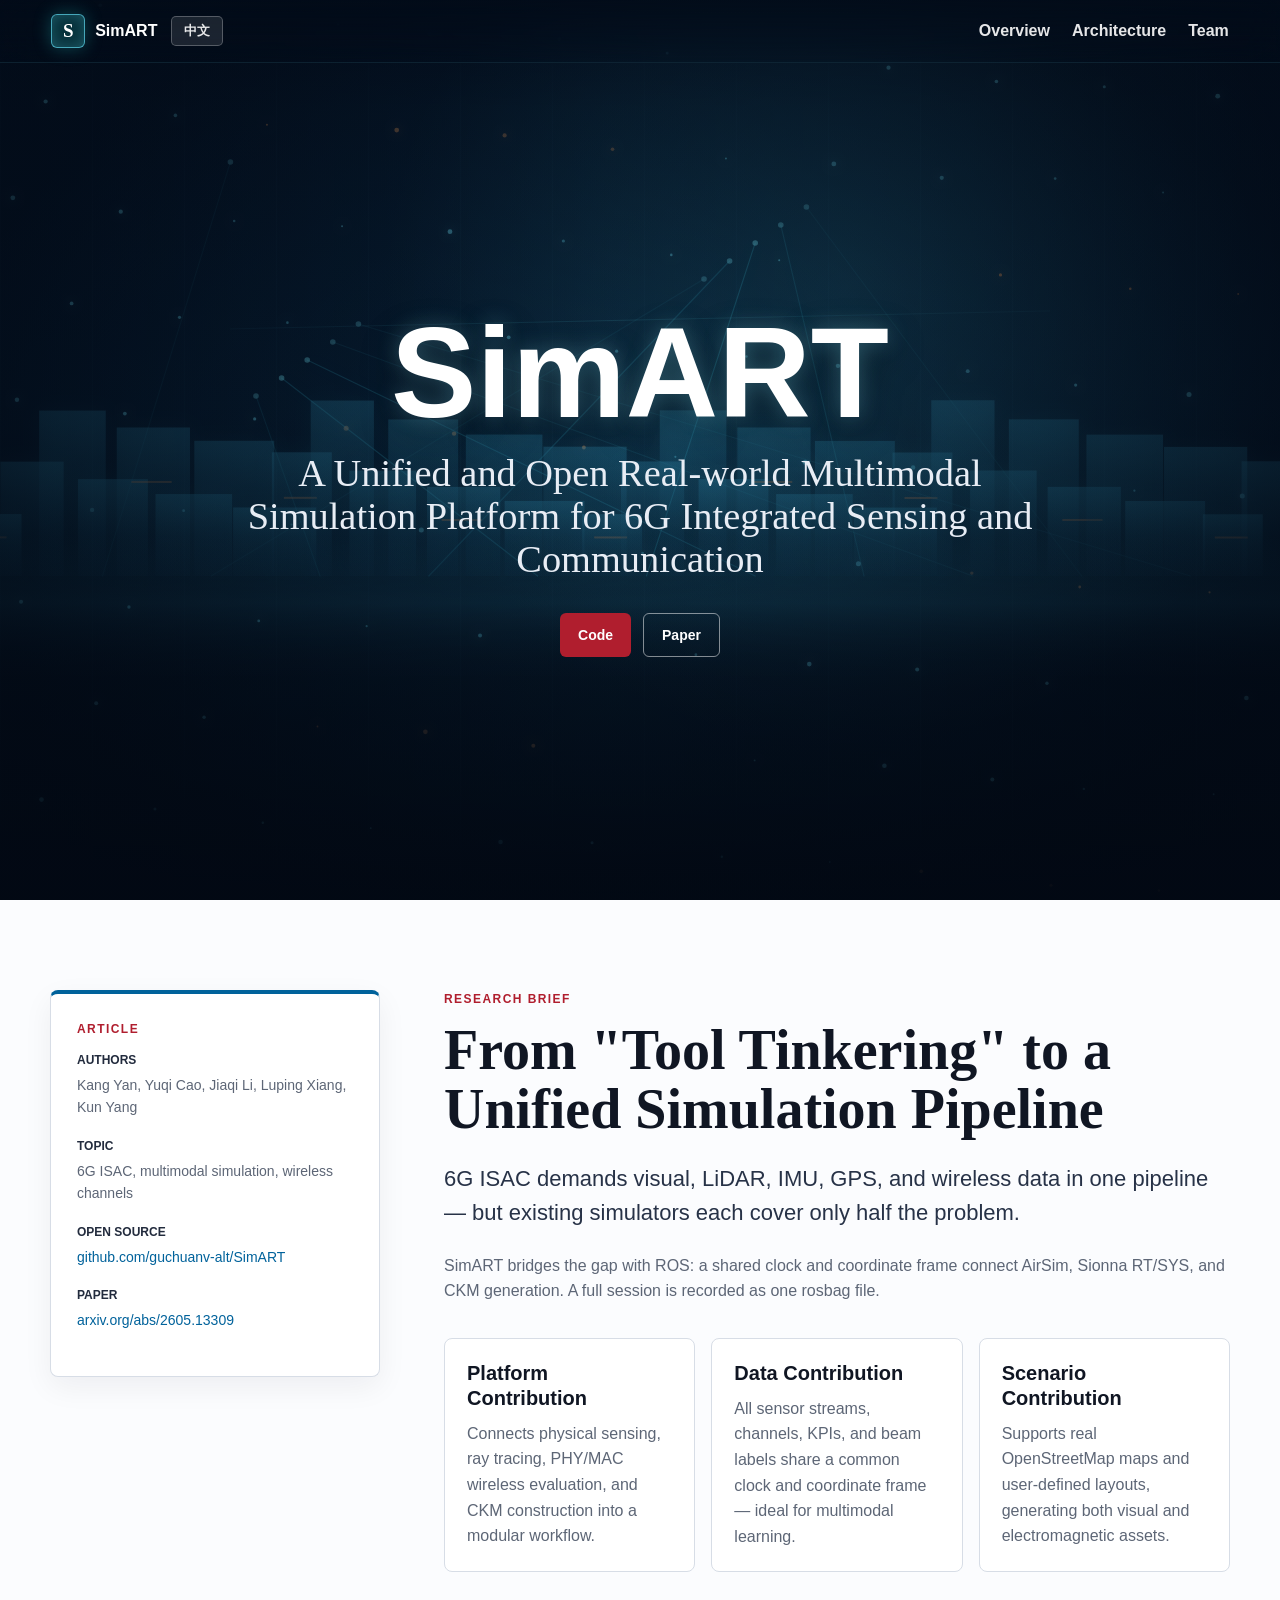
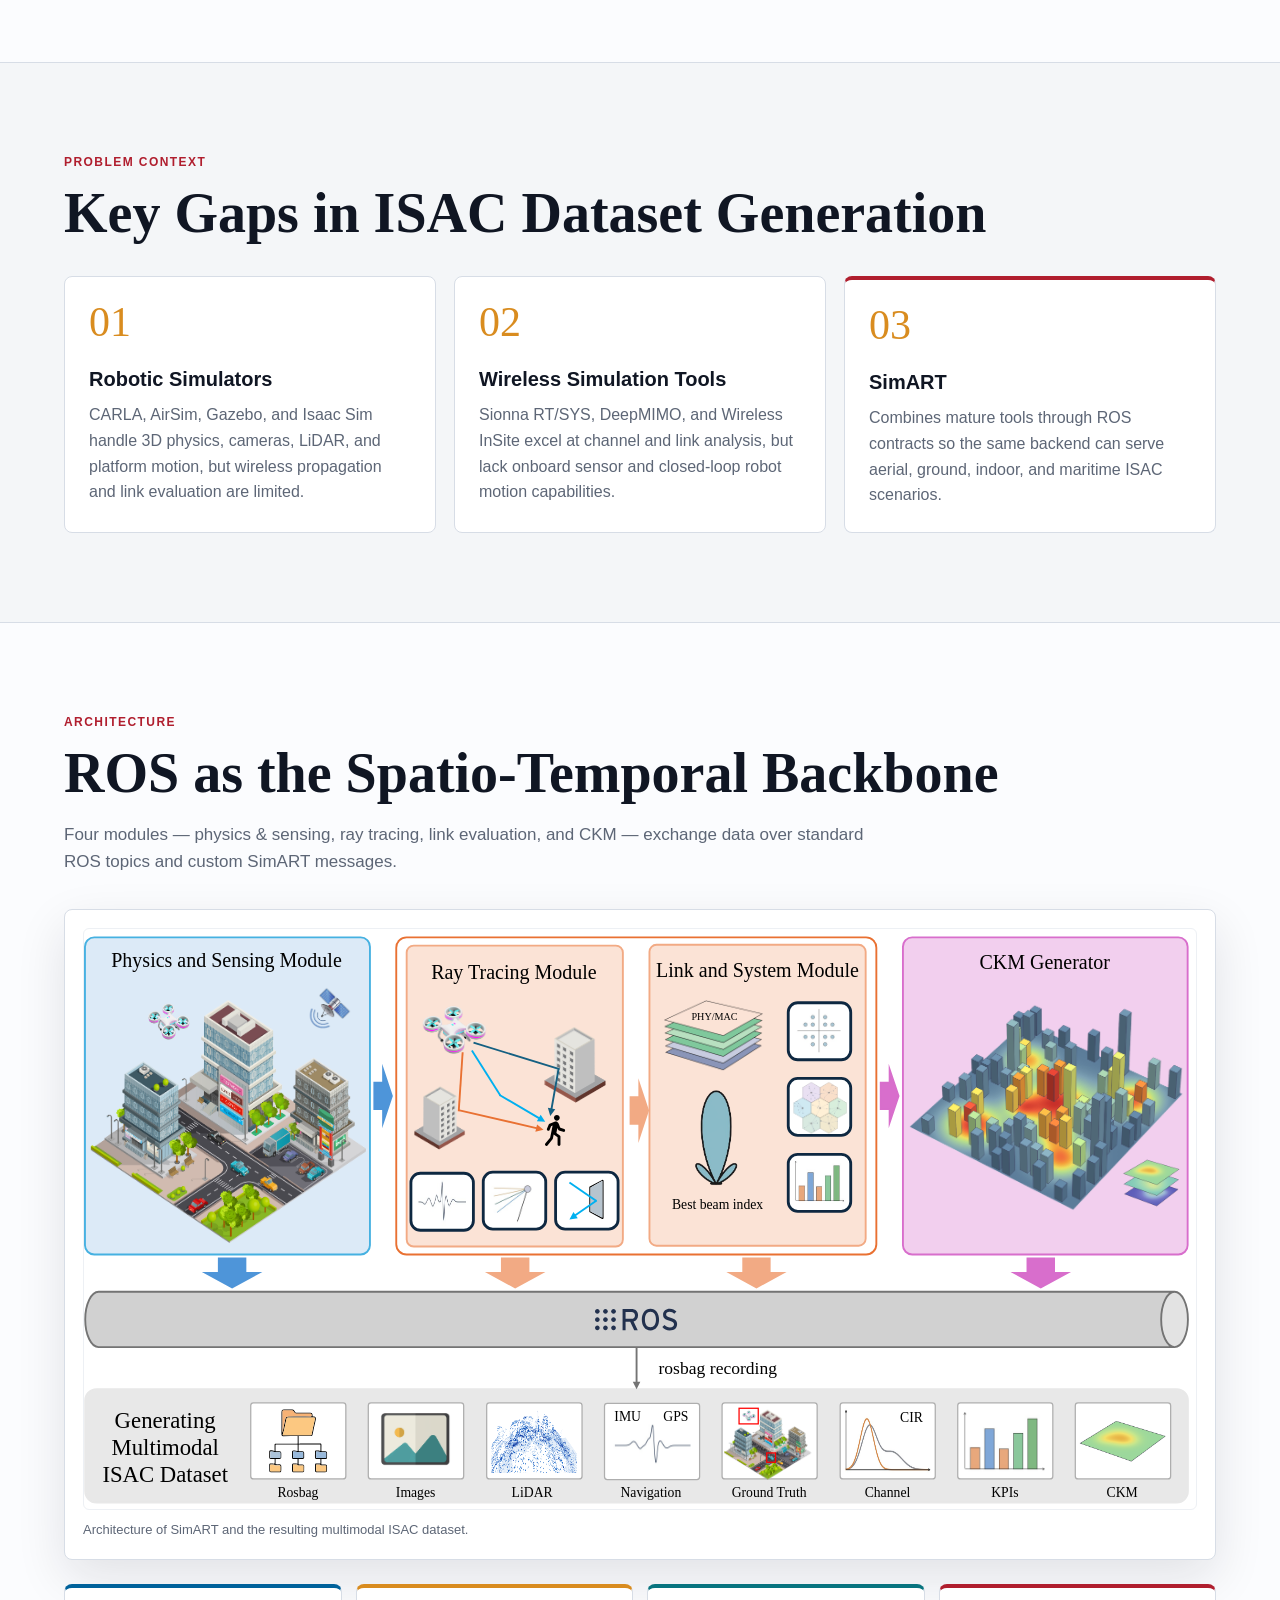
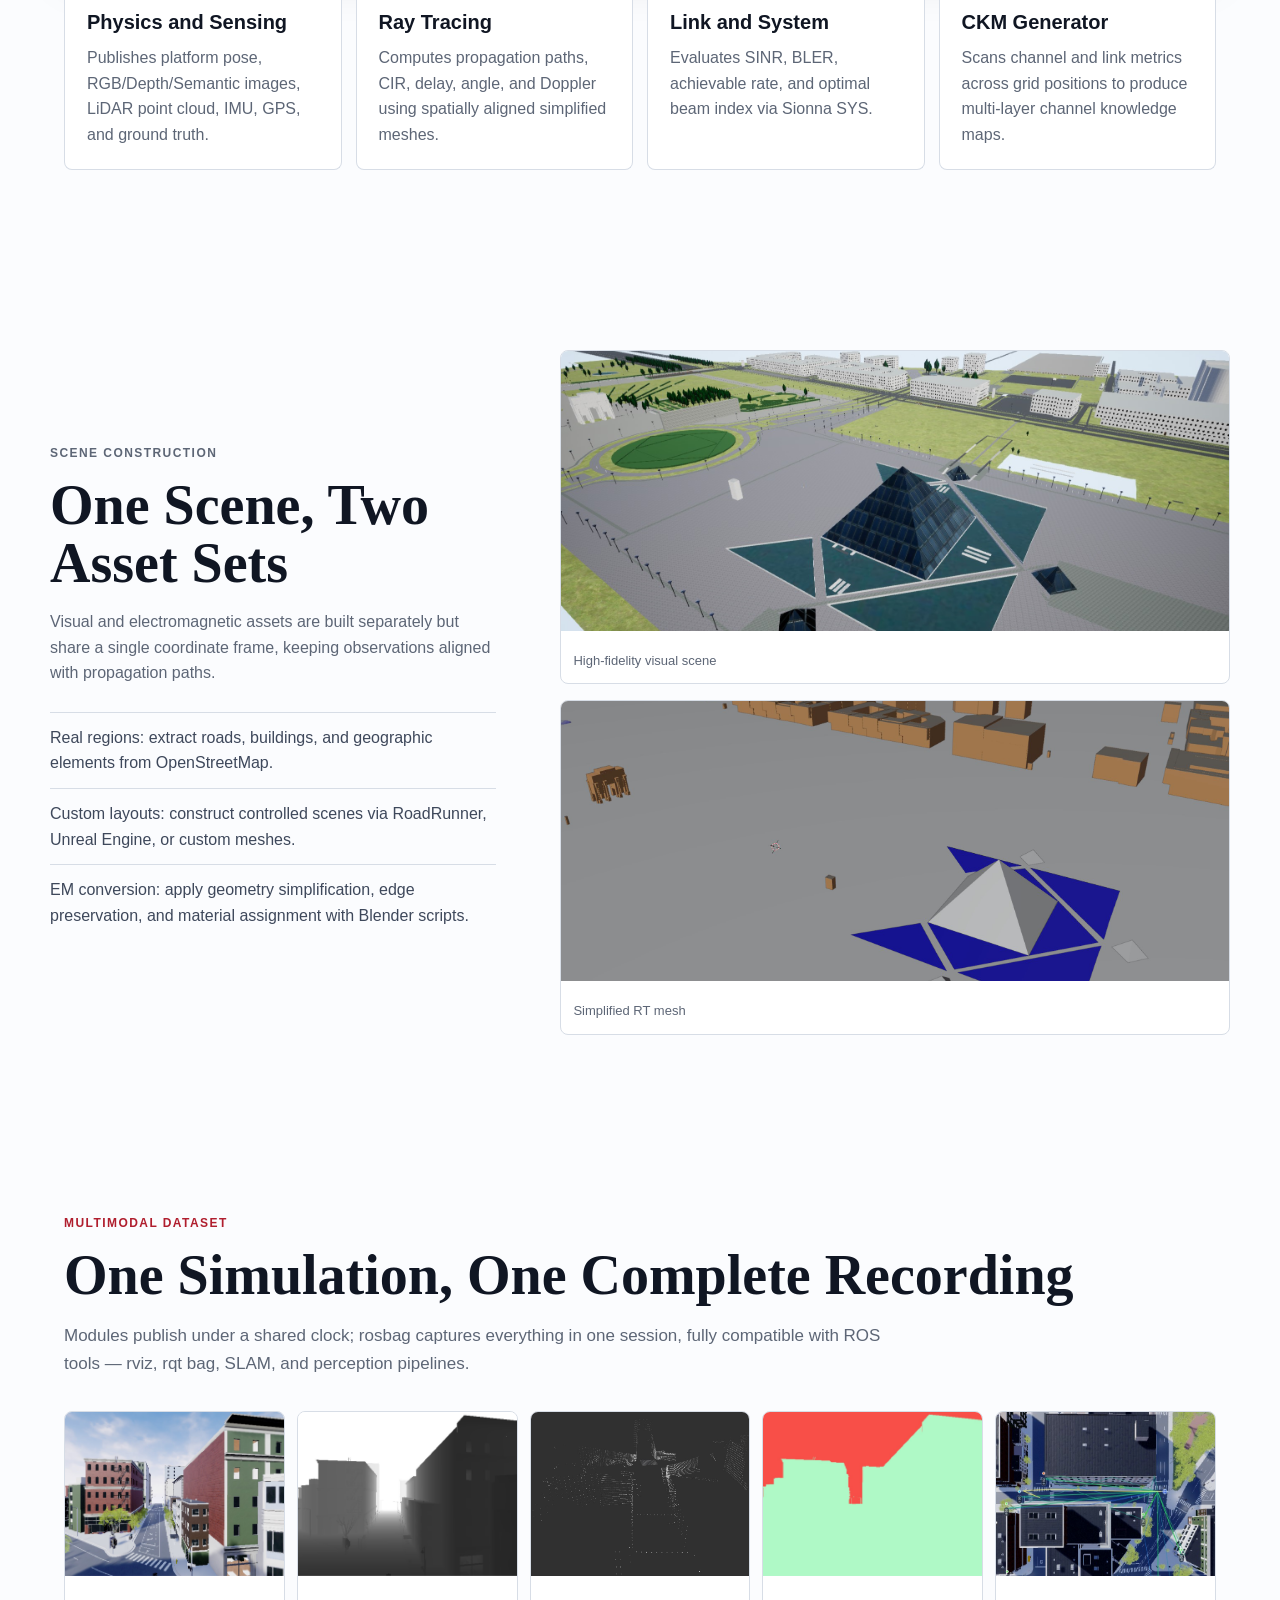
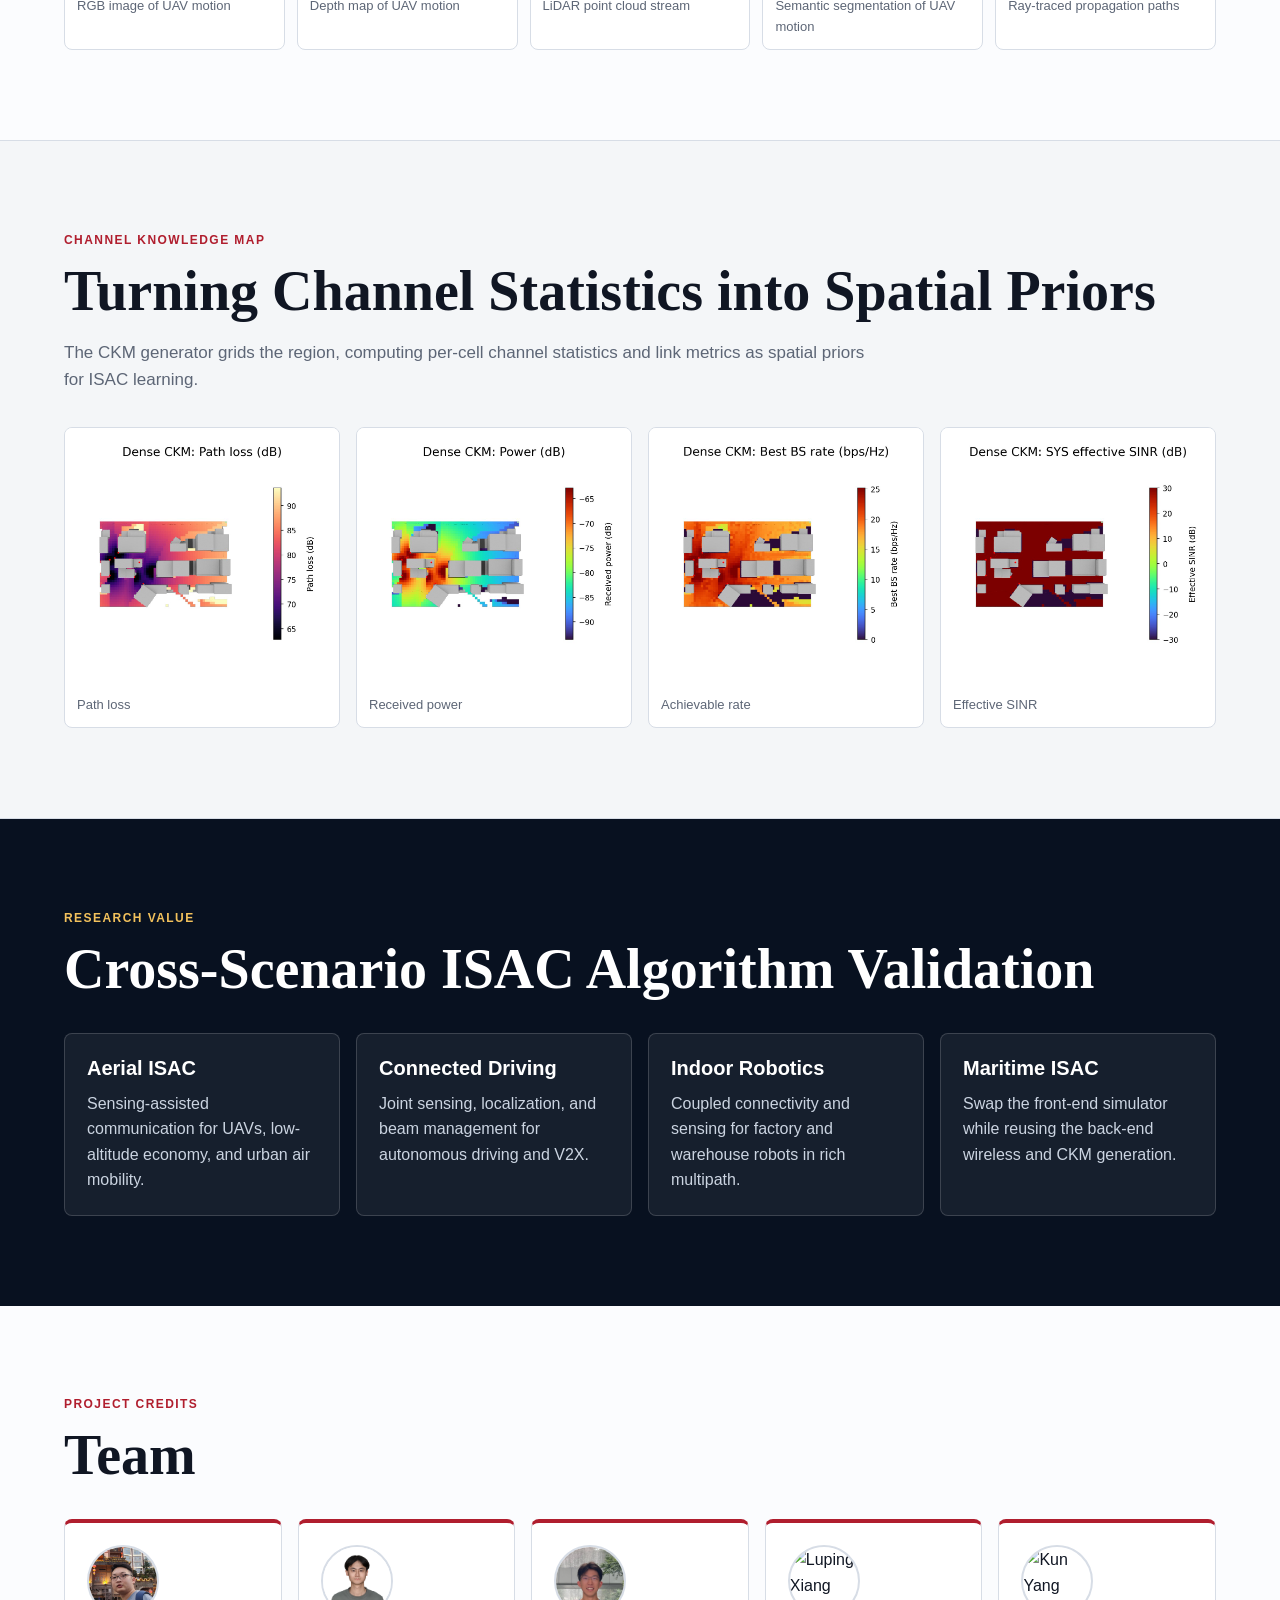
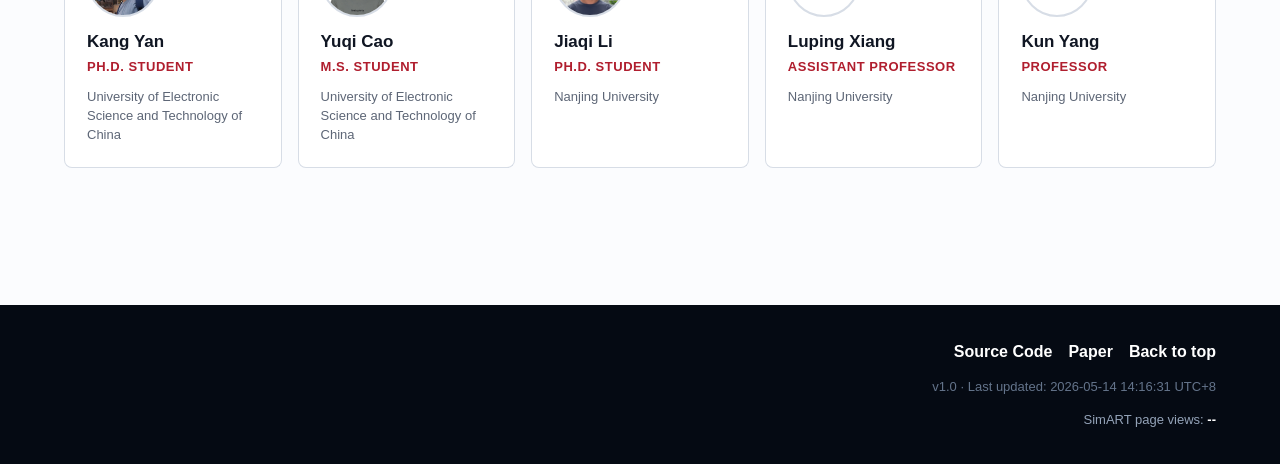
==== simart/index.html @ b2003ca2 "Initial public version" ====
<!DOCTYPE html>
<html lang="en">

<head>
  <meta charset="UTF-8" />
  <meta name="viewport" content="width=device-width, initial-scale=1.0" />
  <title>SimART | 6G ISAC Research Highlight</title>
  <meta name="description"
    content="SimART: A unified and open real-world multimodal simulation platform for 6G integrated sensing and communication." />
  <link rel="stylesheet" href="styles.css?v=20260514b" />
</head>

<body>
  <header class="site-header">
    <nav class="main-nav" aria-label="Primary navigation">
      <div class="nav-left">
        <a class="brand" href="#top" aria-label="SimART homepage">
          <span class="brand-mark">S</span>
          <span>SimART</span>
        </a>
        <button class="language-toggle" type="button" aria-label="Switch language" data-lang="zh">中文</button>
      </div>
      <div class="nav-links">
        <a href="#overview" data-i18n="navOverview">Overview</a>
        <a href="#architecture" data-i18n="navArchitecture">Architecture</a>
        <a href="#team" data-i18n="navTeam">Team</a>
      </div>
    </nav>
  </header>

  <main id="top">
    <section class="hero" aria-labelledby="hero-title">
      <canvas class="hero-canvas" aria-hidden="true"></canvas>
      <div class="hero-atmosphere" aria-hidden="true"></div>
      <div class="hero-overlay" aria-hidden="true"></div>
      <div class="hero-content">
        <h1 id="hero-title">SimART</h1>
        <p class="hero-subtitle" data-i18n="heroSubtitle">
          A Unified and Open Real-world Multimodal Simulation Platform for 6G Integrated Sensing and Communication
        </p>
        <div class="hero-actions">
          <a class="button primary" href="https://github.com/guchuanv-alt/SimART" data-i18n="heroCode">Code</a>
          <a class="button secondary paper-link" href="https://arxiv.org/abs/2605.13309" target="_blank" rel="noopener"
            data-i18n="heroPaper">Paper</a>
        </div>
      </div>
    </section>

    <section id="overview" class="article-layout">
      <aside class="paper-meta" aria-label="Paper metadata">
        <p class="meta-label" data-i18n="metaLabel">Article</p>
        <dl>
          <div>
            <dt data-i18n="metaAuthors">Authors</dt>
            <dd>Kang Yan, Yuqi Cao, Jiaqi Li, Luping Xiang, Kun Yang</dd>
          </div>
          <div>
            <dt data-i18n="metaTopic">Topic</dt>
            <dd>6G ISAC, multimodal simulation, wireless channels</dd>
          </div>
          <div>
            <dt data-i18n="metaSource">Open Source</dt>
            <dd><a href="https://github.com/guchuanv-alt/SimART">github.com/guchuanv-alt/SimART</a></dd>
          </div>
          <div>
            <dt data-i18n="metaPaper">Paper</dt>
            <dd><a class="paper-link" href="https://arxiv.org/abs/2605.13309" target="_blank" rel="noopener"
                data-i18n="metaPaperLink">arxiv.org/abs/2605.13309</a></dd>
          </div>
        </dl>
      </aside>

      <article class="article-main">
        <p class="section-kicker" data-i18n="researchKicker">Research Brief</p>
        <h2 data-i18n="researchTitle">From "Tool Tinkering" to a Unified Simulation Pipeline</h2>
        <p class="lead" data-i18n="researchLead">
          6G ISAC demands visual, LiDAR, IMU, GPS, and wireless data in one pipeline — but existing simulators each
          cover only half the problem.
        </p>
        <p data-i18n="researchBody">
          SimART bridges the gap with ROS: a shared clock and coordinate frame connect AirSim, Sionna RT/SYS, and CKM
          generation. A full session is recorded as one rosbag file.
        </p>
        <div class="highlight-grid">
          <div>
            <h3 data-i18n="contrib1Title">Platform Contribution</h3>
            <p data-i18n="contrib1Body">Connects physical sensing, ray tracing, PHY/MAC wireless evaluation, and CKM
              construction into a modular workflow.</p>
          </div>
          <div>
            <h3 data-i18n="contrib2Title">Data Contribution</h3>
            <p data-i18n="contrib2Body">All sensor streams, channels, KPIs, and beam labels share a common clock and
              coordinate frame — ideal for multimodal learning.</p>
          </div>
          <div>
            <h3 data-i18n="contrib3Title">Scenario Contribution</h3>
            <p data-i18n="contrib3Body">Supports real OpenStreetMap maps and user-defined layouts, generating both
              visual and electromagnetic assets.</p>
          </div>
        </div>
      </article>
    </section>

    <section class="band">
      <div class="section-head">
        <p class="section-kicker" data-i18n="problemKicker">Problem Context</p>
        <h2 data-i18n="problemTitle">Key Gaps in ISAC Dataset Generation</h2>
      </div>
      <div class="comparison">
        <div class="comparison-item">
          <span class="item-index">01</span>
          <h3 data-i18n="prob1Title">Robotic Simulators</h3>
          <p data-i18n="prob1Body">CARLA, AirSim, Gazebo, and Isaac Sim handle 3D physics, cameras, LiDAR, and platform
            motion, but wireless propagation and link evaluation are limited.</p>
        </div>
        <div class="comparison-item">
          <span class="item-index">02</span>
          <h3 data-i18n="prob2Title">Wireless Simulation Tools</h3>
          <p data-i18n="prob2Body">Sionna RT/SYS, DeepMIMO, and Wireless InSite excel at channel and link analysis, but
            lack onboard sensor and closed-loop robot motion capabilities.</p>
        </div>
        <div class="comparison-item strong">
          <span class="item-index">03</span>
          <h3>SimART</h3>
          <p data-i18n="prob3Body">Combines mature tools through ROS contracts so the same backend can serve aerial,
            ground, indoor, and maritime ISAC scenarios.</p>
        </div>
      </div>
    </section>

    <section id="architecture" class="content-section">
      <div class="section-head">
        <p class="section-kicker" data-i18n="archKicker">Architecture</p>
        <h2 data-i18n="archTitle">ROS as the Spatio-Temporal Backbone</h2>
        <p data-i18n="archBody">
          Four modules — physics & sensing, ray tracing, link evaluation, and CKM — exchange data over standard ROS
          topics and custom SimART messages.
        </p>
      </div>
      <figure class="paper-figure">
        <img src="SystemArchitecture.svg"
          alt="SimART platform architecture with physics, ray tracing, link system, CKM generator and rosbag dataset outputs" />
        <figcaption data-i18n="archCaption">Architecture of SimART and the resulting multimodal ISAC dataset.
        </figcaption>
      </figure>

      <div class="module-grid">
        <section>
          <h3 data-i18n="mod1Title">Physics and Sensing</h3>
          <p data-i18n="mod1Body">Publishes platform pose, RGB/Depth/Semantic images, LiDAR point cloud, IMU, GPS, and
            ground truth.</p>
        </section>
        <section>
          <h3 data-i18n="mod2Title">Ray Tracing</h3>
          <p data-i18n="mod2Body">Computes propagation paths, CIR, delay, angle, and Doppler using spatially aligned
            simplified meshes.</p>
        </section>
        <section>
          <h3 data-i18n="mod3Title">Link and System</h3>
          <p data-i18n="mod3Body">Evaluates SINR, BLER, achievable rate, and optimal beam index via Sionna SYS.</p>
        </section>
        <section>
          <h3 data-i18n="mod4Title">CKM Generator</h3>
          <p data-i18n="mod4Body">Scans channel and link metrics across grid positions to produce multi-layer channel
            knowledge maps.</p>
        </section>
      </div>
    </section>

    <section class="split-section">
      <div class="split-copy">
        <p class="section-kicker" data-i18n="sceneKicker">Scene Construction</p>
        <h2 data-i18n="sceneTitle">One Scene, Two Asset Sets</h2>
        <p data-i18n="sceneBody">
          Visual and electromagnetic assets are built separately but share a single coordinate frame, keeping
          observations aligned with propagation paths.
        </p>
        <ul class="clean-list">
          <li data-i18n="sceneLi1">Real regions: extract roads, buildings, and geographic elements from OpenStreetMap.
          </li>
          <li data-i18n="sceneLi2">Custom layouts: construct controlled scenes via RoadRunner, Unreal Engine, or custom
            meshes.</li>
          <li data-i18n="sceneLi3">EM conversion: apply geometry simplification, edge preservation, and material
            assignment with Blender scripts.</li>
        </ul>
      </div>
      <div class="scene-gallery" aria-label="Scene construction visuals">
        <figure>
          <img src="assets/simart-039.png" alt="AirSim rendered urban campus scene" />
          <figcaption data-i18n="sceneCap1">High-fidelity visual scene</figcaption>
        </figure>
        <figure>
          <img src="assets/simart-040.png" alt="Simplified ray-tracing mesh for electromagnetic simulation" />
          <figcaption data-i18n="sceneCap2">Simplified RT mesh</figcaption>
        </figure>
      </div>
    </section>

    <section id="dataset" class="content-section">
      <div class="section-head">
        <p class="section-kicker" data-i18n="dataKicker">Multimodal Dataset</p>
        <h2 data-i18n="dataTitle">One Simulation, One Complete Recording</h2>
        <p data-i18n="dataBody">
          Modules publish under a shared clock; rosbag captures everything in one session, fully compatible with ROS
          tools — rviz, rqt bag, SLAM, and perception pipelines.
        </p>
      </div>
      <div class="data-gallery">
        <figure>
          <img src="assets/simart-046.png" alt="RGB image captured from UAV flight" />
          <figcaption data-i18n="dataCap1">RGB image of UAV motion</figcaption>
        </figure>
        <figure>
          <img src="assets/simart-049.png" alt="Depth map captured from UAV flight" />
          <figcaption data-i18n="dataCap2">Depth map of UAV motion</figcaption>
        </figure>
        <figure>
          <img src="assets/simart-047.png" alt="LiDAR point cloud captured in the urban environment" />
          <figcaption data-i18n="dataCap3">LiDAR point cloud stream</figcaption>
        </figure>
        <figure>
          <img src="assets/simart-048.png" alt="Semantic segmentation captured from UAV flight" />
          <figcaption data-i18n="dataCap4">Semantic segmentation of UAV motion</figcaption>
        </figure>
        <figure>
          <img src="assets/simart-051.png" alt="Ray tracing paths between base station and receivers" />
          <figcaption data-i18n="dataCap5">Ray-traced propagation paths</figcaption>
        </figure>
      </div>
    </section>

    <section class="band">
      <div class="section-head">
        <p class="section-kicker" data-i18n="ckmKicker">Channel Knowledge Map</p>
        <h2 data-i18n="ckmTitle">Turning Channel Statistics into Spatial Priors</h2>
        <p data-i18n="ckmBody">
          The CKM generator grids the region, computing per-cell channel statistics and link metrics as spatial priors
          for ISAC learning.
        </p>
      </div>
      <div class="ckm-grid">
        <figure>
          <img src="assets/simart-052.png" alt="Dense CKM path loss map" />
          <figcaption data-i18n="ckmCap1">Path loss</figcaption>
        </figure>
        <figure>
          <img src="assets/simart-053.png" alt="Dense CKM received power map" />
          <figcaption data-i18n="ckmCap2">Received power</figcaption>
        </figure>
        <figure>
          <img src="assets/simart-054.png" alt="Dense CKM best base station rate map" />
          <figcaption data-i18n="ckmCap3">Achievable rate</figcaption>
        </figure>
        <figure>
          <img src="assets/simart-055.png" alt="Dense CKM effective SINR map" />
          <figcaption data-i18n="ckmCap4">Effective SINR</figcaption>
        </figure>
      </div>
    </section>

    <section class="usecase-band">
      <div class="section-head">
        <p class="section-kicker" data-i18n="valueKicker">Research Value</p>
        <h2 data-i18n="valueTitle">Cross-Scenario ISAC Algorithm Validation</h2>
      </div>
      <div class="usecase-grid">
        <div>
          <h3 data-i18n="use1Title">Aerial ISAC</h3>
          <p data-i18n="use1Body">Sensing-assisted communication for UAVs, low-altitude economy, and urban air mobility.
          </p>
        </div>
        <div>
          <h3 data-i18n="use2Title">Connected Driving</h3>
          <p data-i18n="use2Body">Joint sensing, localization, and beam management for autonomous driving and V2X.</p>
        </div>
        <div>
          <h3 data-i18n="use3Title">Indoor Robotics</h3>
          <p data-i18n="use3Body">Coupled connectivity and sensing for factory and warehouse robots in rich multipath.
          </p>
        </div>
        <div>
          <h3 data-i18n="use4Title">Maritime ISAC</h3>
          <p data-i18n="use4Body">Swap the front-end simulator while reusing the back-end wireless and CKM generation.
          </p>
        </div>
      </div>
    </section>

    <section id="team" class="content-section developers-section">
      <div class="section-head">
        <p class="section-kicker" data-i18n="teamKicker">Project Credits</p>
        <h2 data-i18n="teamTitle">Team</h2>
      </div>

      <div class="dev-block">
        <div class="dev-core-grid">
          <div class="dev-card">
            <img class="dev-photo" src="pic/kangyan.png" alt="Kang Yan" />
            <p class="dev-name" data-i18n="teamNameKang">Kang Yan</p>
            <p class="dev-role" data-i18n="teamRolePhd">Ph.D. Student</p>
            <p class="dev-affil" data-i18n="teamAffilUestc">University of Electronic Science and Technology of China</p>
          </div>
          <div class="dev-card">
            <img class="dev-photo" src="pic/yuqicao.png" alt="Yuqi Cao" />
            <p class="dev-name" data-i18n="teamNameCao">Yuqi Cao</p>
            <p class="dev-role" data-i18n="teamRoleMs">M.S. Student</p>
            <p class="dev-affil" data-i18n="teamAffilUestc">University of Electronic Science and Technology of China</p>
          </div>
          <div class="dev-card">
            <img class="dev-photo" src="pic/jiaqili.png" alt="Jiaqi Li" />
            <p class="dev-name" data-i18n="teamNameLi">Jiaqi Li</p>
            <p class="dev-role" data-i18n="teamRolePhd">Ph.D. Student</p>
            <p class="dev-affil" data-i18n="teamAffilNju">Nanjing University</p>
          </div>
          <div class="dev-card">
            <img class="dev-photo"
              src="https://ise.nju.edu.cn/__local/F/F3/20/FEA3340FCC3B6F3211AF547678D_31B77F91_A6DB.jpg"
              alt="Luping Xiang" />
            <p class="dev-name" data-i18n="teamNameXiang">Luping Xiang</p>
            <p class="dev-role" data-i18n="teamRoleAssistantProfessor">Assistant Professor</p>
            <p class="dev-affil" data-i18n="teamAffilNju">Nanjing University</p>
          </div>
          <div class="dev-card">
            <img class="dev-photo"
              src="https://ise.nju.edu.cn/__local/0/62/29/70B056F7AFFF6AFA055A2370931_CDBBB23B_9868.jpg"
              alt="Kun Yang" />
            <p class="dev-name" data-i18n="teamNameYang">Kun Yang</p>
            <p class="dev-role" data-i18n="teamRoleProfessor">Professor</p>
            <p class="dev-affil" data-i18n="teamAffilNju">Nanjing University</p>
          </div>
        </div>
      </div>
    </section>
  </main>

  <footer id="resources" class="site-footer">
    <div class="footer-links">
      <a href="https://github.com/guchuanv-alt/SimART" data-i18n="footerCode">Source Code</a>
      <a class="paper-link" href="https://arxiv.org/abs/2605.13309" target="_blank" rel="noopener"
        data-i18n="footerPaper">Paper</a>
      <a href="#top" data-i18n="footerTop">Back to top</a>
    </div>
    <p class="footer-version" data-github-updated>
      v1.0 &middot; <span data-i18n="footerUpdated" data-updated-label>Last updated</span>:
      <time data-updated-time datetime="2026-05-14T14:16:31+08:00">2026-05-14 14:16:31 UTC+8</time>
    </p>
    <p class="footer-counter" id="busuanzi_container_page_pv">
      <span data-i18n="footerPageViews">SimART page views</span>: <strong><span id="busuanzi_value_page_pv">--</span></strong>
    </p>
  </footer>

  <div class="modal-overlay" id="comingSoonModal" aria-hidden="true">
    <div class="modal-box">
      <p data-i18n="comingSoon">Coming Soon</p>
      <button class="modal-close" aria-label="Close">&times;</button>
    </div>
  </div>

  <script src="../commit-updated.js"></script>
  <script async src="https://busuanzi.ibruce.info/busuanzi/2.3/busuanzi.pure.mini.js"></script>
  <script src="script.js?v=20260514b"></script>
</body>

</html>
---- simart/styles.css ----
:root {
  --ink: #101623;
  --muted: #5d6676;
  --soft: #f4f6f8;
  --surface: #ffffff;
  --line: #d7dde6;
  --blue: #00629b;
  --red: #b01e2e;
  --teal: #08747f;
  --amber: #d98c1f;
  --dark: #081120;
  --shadow: 0 18px 50px rgba(16, 22, 35, 0.11);
}

* {
  box-sizing: border-box;
}

html {
  scroll-behavior: smooth;
}

body {
  margin: 0;
  color: var(--ink);
  background: #fbfcfe;
  font-family: Inter, "Segoe UI", "Microsoft YaHei", "PingFang SC", Arial, sans-serif;
  line-height: 1.6;
  overflow-x: hidden;
}

a {
  color: inherit;
  text-decoration: none;
}

img {
  display: block;
  max-width: 100%;
}

.site-header {
  position: fixed;
  top: 0;
  left: 0;
  right: 0;
  z-index: 20;
  color: #ffffff;
  background: linear-gradient(180deg, rgba(2, 11, 24, 0.68), rgba(2, 11, 24, 0.08));
  border-bottom: 1px solid rgba(109, 225, 255, 0.1);
  backdrop-filter: blur(16px);
  transition: background 0.24s ease, border-color 0.24s ease, color 0.24s ease;
}

.site-header.is-scrolled {
  color: var(--ink);
  background: rgba(255, 255, 255, 0.95);
  border-bottom-color: var(--line);
  box-shadow: 0 10px 30px rgba(16, 22, 35, 0.08);
}

.main-nav {
  display: flex;
  align-items: center;
  justify-content: space-between;
  padding: 14px clamp(20px, 4vw, 64px);
}

.nav-left {
  display: flex;
  align-items: center;
  gap: 14px;
}

.brand {
  display: inline-flex;
  align-items: center;
  gap: 10px;
  font-weight: 800;
  letter-spacing: 0;
}

.brand-mark {
  display: grid;
  place-items: center;
  width: 34px;
  height: 34px;
  color: #ffffff;
  background: rgba(43, 226, 221, 0.18);
  border: 1px solid rgba(105, 232, 255, 0.65);
  border-radius: 6px;
  box-shadow: 0 0 18px rgba(43, 226, 221, 0.28), inset 0 0 14px rgba(105, 232, 255, 0.22);
  font-family: Georgia, "Times New Roman", serif;
  font-size: 19px;
}

.site-header.is-scrolled .brand-mark {
  background: var(--blue);
  border-color: var(--blue);
  box-shadow: none;
}

.language-toggle {
  padding: 5px 12px;
  color: rgba(255, 255, 255, 0.9);
  background: rgba(255, 255, 255, 0.1);
  border: 1px solid rgba(255, 255, 255, 0.25);
  border-radius: 5px;
  font-size: 13px;
  font-weight: 700;
  cursor: pointer;
  transition: background 0.2s ease, border-color 0.2s ease, color 0.2s ease;
  white-space: nowrap;
}

.language-toggle:hover {
  background: rgba(255, 255, 255, 0.2);
  border-color: rgba(255, 255, 255, 0.45);
}

.site-header.is-scrolled .language-toggle {
  color: #333d4f;
  background: rgba(0, 0, 0, 0.06);
  border-color: rgba(0, 0, 0, 0.15);
}

.site-header.is-scrolled .language-toggle:hover {
  background: rgba(0, 0, 0, 0.1);
  border-color: rgba(0, 0, 0, 0.3);
}

.nav-links {
  display: flex;
  flex-wrap: wrap;
  justify-content: flex-end;
  gap: 22px;
  color: rgba(255, 255, 255, 0.9);
  font-size: 16px;
  font-weight: 800;
}

.site-header.is-scrolled .nav-links {
  color: #333d4f;
}

.nav-links a:hover,
.footer-links a:hover {
  color: #69e8ff;
}

.site-header.is-scrolled .nav-links a:hover {
  color: var(--blue);
}

.hero {
  position: relative;
  display: grid;
  place-items: center;
  min-height: 100svh;
  overflow: hidden;
  color: #ffffff;
  background:
    radial-gradient(circle at 68% 28%, rgba(44, 214, 255, 0.18), transparent 24%),
    radial-gradient(circle at 28% 72%, rgba(28, 198, 181, 0.12), transparent 28%),
    linear-gradient(180deg, #041428 0%, #061629 45%, #03101f 100%);
  isolation: isolate;
}

.hero-canvas,
.hero-atmosphere,
.hero-overlay {
  position: absolute;
  inset: 0;
}

.hero-canvas {
  z-index: -3;
  width: 100%;
  height: 100%;
}

.hero-atmosphere {
  z-index: -2;
  background:
    linear-gradient(90deg, transparent 0%, rgba(72, 216, 255, 0.09) 48%, transparent 100%),
    repeating-linear-gradient(90deg, rgba(117, 225, 255, 0.04) 0 1px, transparent 1px 92px);
  mask-image: linear-gradient(180deg, transparent 0%, #000 12%, #000 88%, transparent 100%);
  opacity: 0.72;
  animation: drift-field 18s linear infinite;
}

.hero-overlay {
  z-index: -1;
  background:
    radial-gradient(ellipse at center, rgba(4, 20, 40, 0.06) 0%, rgba(2, 8, 18, 0.68) 78%),
    linear-gradient(180deg, rgba(2, 10, 22, 0.1), rgba(2, 10, 22, 0.28) 64%, rgba(2, 10, 22, 0.86));
}

.hero-content {
  width: 100%;
  max-width: 1080px;
  padding: clamp(120px, 12vw, 170px) clamp(20px, 6vw, 96px) 82px;
  text-align: center;
}

.hero h1 {
  margin: 0;
  font-family: Inter, "Segoe UI", "Microsoft YaHei", "PingFang SC", Arial, sans-serif;
  font-size: clamp(74px, 10vw, 150px);
  font-weight: 900;
  line-height: 0.9;
  letter-spacing: 0;
  text-shadow: 0 0 22px rgba(139, 238, 255, 0.28), 0 12px 38px rgba(0, 0, 0, 0.42);
}

.hero-subtitle {
  width: 100%;
  max-width: 820px;
  margin: 22px auto 0;
  font-family: Georgia, "Times New Roman", serif;
  font-size: clamp(23px, 3vw, 44px);
  line-height: 1.12;
  overflow-wrap: break-word;
  color: #e8edf5;
}

.hero-actions {
  display: flex;
  flex-wrap: wrap;
  justify-content: center;
  gap: 12px;
  margin-top: 32px;
}

.button {
  display: inline-flex;
  align-items: center;
  justify-content: center;
  min-height: 44px;
  padding: 0 18px;
  border-radius: 6px;
  font-weight: 800;
  font-size: 14px;
}

.button.primary {
  color: #ffffff;
  background: var(--red);
}

.button.secondary {
  color: #ffffff;
  border: 1px solid rgba(255, 255, 255, 0.5);
}

@keyframes drift-field {
  from {
    transform: translateX(-2%);
  }

  to {
    transform: translateX(2%);
  }
}

[id] {
  scroll-margin-top: 98px;
}

.article-layout {
  display: grid;
  grid-template-columns: minmax(240px, 330px) minmax(0, 1fr);
  gap: clamp(28px, 5vw, 80px);
  width: min(1180px, calc(100% - 40px));
  margin: 0 auto;
  padding: clamp(56px, 7vw, 98px) 0;
}

.paper-meta {
  align-self: start;
  position: sticky;
  top: 104px;
  padding: 26px;
  background: #ffffff;
  border: 1px solid var(--line);
  border-top: 4px solid var(--blue);
  border-radius: 8px;
  box-shadow: 0 10px 30px rgba(16, 22, 35, 0.06);
}

.paper-meta h2 {
  margin: 0 0 24px;
  font-size: 22px;
  line-height: 1.2;
}

.paper-meta dl {
  margin: 0;
}

.paper-meta dt {
  color: #222b3d;
  font-size: 12px;
  font-weight: 800;
  text-transform: uppercase;
}

.paper-meta dd {
  margin: 4px 0 18px;
  color: var(--muted);
  font-size: 14px;
}

.paper-meta a {
  color: var(--blue);
  overflow-wrap: anywhere;
}

.eyebrow,
.section-kicker,
.meta-label {
  margin: 0 0 12px;
  color: var(--red);
  font-size: 12px;
  font-weight: 800;
  letter-spacing: 0.12em;
  text-transform: uppercase;
}

.article-main h2,
.section-head h2,
.split-copy h2 {
  margin: 0;
  font-family: Georgia, "Times New Roman", serif;
  font-size: clamp(34px, 4.6vw, 56px);
  line-height: 1.05;
  letter-spacing: 0;
}

.lead {
  margin-top: 24px;
  color: #273247;
  font-size: clamp(18px, 2vw, 22px);
  line-height: 1.55;
}

.article-main p:not(.section-kicker):not(.lead),
.section-head p:not(.section-kicker),
.split-copy p,
.module-grid p,
.comparison-item p,
.usecase-grid p {
  color: var(--muted);
}

.highlight-grid {
  display: grid;
  grid-template-columns: repeat(3, 1fr);
  gap: 16px;
  margin-top: 34px;
}

.highlight-grid div,
.module-grid section,
.comparison-item,
.usecase-grid div {
  border: 1px solid var(--line);
  border-radius: 8px;
  background: #ffffff;
}

.highlight-grid div {
  padding: 22px;
}

h3 {
  margin: 0 0 10px;
  font-size: 20px;
  line-height: 1.25;
}

.highlight-grid p,
.module-grid p,
.comparison-item p,
.usecase-grid p {
  margin: 0;
}

.band,
.content-section,
.usecase-band {
  padding: clamp(56px, 7vw, 96px) clamp(20px, 5vw, 72px);
}

.split-section {
  padding: clamp(56px, 7vw, 96px) 0;
}

.band {
  background: var(--soft);
  border-block: 1px solid var(--line);
}

.content-section {
  background: #fbfcfe;
}

.section-head {
  width: min(1180px, 100%);
  margin: 0 auto 34px;
}

.section-head p:not(.section-kicker) {
  max-width: 820px;
  margin: 18px 0 0;
  font-size: 17px;
}

.comparison {
  display: grid;
  grid-template-columns: repeat(3, 1fr);
  gap: 18px;
  width: min(1180px, 100%);
  margin: 0 auto;
}

.comparison-item {
  padding: 24px;
  min-height: 230px;
}

.comparison-item.strong {
  border-top: 4px solid var(--red);
}

.item-index {
  display: block;
  color: var(--amber);
  font-family: Georgia, "Times New Roman", serif;
  font-size: 42px;
  line-height: 1;
  margin-bottom: 24px;
}

.paper-figure {
  width: min(1180px, 100%);
  margin: 0 auto;
  padding: 18px;
  background: #ffffff;
  border: 1px solid var(--line);
  border-radius: 8px;
  box-shadow: var(--shadow);
}

.paper-figure img {
  width: 100%;
  border: 1px solid #edf0f4;
  border-radius: 6px;
}

figcaption {
  margin-top: 10px;
  color: var(--muted);
  font-size: 13px;
}

.module-grid {
  display: grid;
  grid-template-columns: repeat(4, 1fr);
  gap: 14px;
  width: min(1180px, 100%);
  margin: 24px auto 0;
}

.module-grid section {
  padding: 22px;
  border-top: 4px solid var(--blue);
}

.module-grid section:nth-child(2) {
  border-top-color: var(--amber);
}

.module-grid section:nth-child(3) {
  border-top-color: var(--teal);
}

.module-grid section:nth-child(4) {
  border-top-color: var(--red);
}

.split-section {
  display: grid;
  grid-template-columns: minmax(280px, 0.8fr) minmax(0, 1.2fr);
  gap: clamp(28px, 5vw, 72px);
  align-items: center;
  width: min(1180px, 100%);
  margin: 0 auto;
}

.clean-list {
  margin: 26px 0 0;
  padding: 0;
  list-style: none;
  color: #3e485b;
}

.clean-list li {
  padding: 12px 0;
  border-top: 1px solid var(--line);
}

.scene-gallery {
  display: grid;
  grid-template-columns: 1fr;
  gap: 16px;
}

.scene-gallery figure,
.data-gallery figure,
.ckm-grid figure {
  margin: 0;
  overflow: hidden;
  background: #ffffff;
  border: 1px solid var(--line);
  border-radius: 8px;
}

.scene-gallery img {
  width: 100%;
  height: 280px;
  object-fit: cover;
}

.scene-gallery figure:nth-child(2) img {
  object-position: center 58%;
}

.scene-gallery figcaption,
.data-gallery figcaption,
.ckm-grid figcaption {
  padding: 10px 12px 12px;
}

.data-gallery {
  display: grid;
  grid-template-columns: repeat(5, 1fr);
  gap: 12px;
  width: min(1180px, 100%);
  margin: 0 auto;
}

.data-gallery img {
  width: 100%;
  aspect-ratio: 4 / 3;
  object-fit: cover;
}

.data-gallery figure:nth-child(5) img {
  object-position: center 20%;
}

.ckm-grid {
  display: grid;
  grid-template-columns: repeat(4, 1fr);
  gap: 16px;
  width: min(1180px, 100%);
  margin: 0 auto;
}

.ckm-grid img {
  width: 100%;
  aspect-ratio: 1 / 0.9;
  object-fit: cover;
  object-position: center 52%;
}

.usecase-band {
  color: #ffffff;
  background: var(--dark);
}

.usecase-band .section-kicker {
  color: #f3c25c;
}

.usecase-band .section-head h2 {
  color: #ffffff;
}

.usecase-grid {
  display: grid;
  grid-template-columns: repeat(4, 1fr);
  gap: 16px;
  width: min(1180px, 100%);
  margin: 0 auto;
}

.usecase-grid div {
  padding: 22px;
  color: #ffffff;
  background: rgba(255, 255, 255, 0.06);
  border-color: rgba(255, 255, 255, 0.16);
}

.usecase-grid p {
  color: #cbd4e1;
}

/* ── Developers Section ── */
.developers-section {
  background: #fbfcfe;
}

.dev-block {
  width: min(1180px, 100%);
  margin: 0 auto 48px;
}

.dev-block h3 {
  margin: 0 0 22px;
  font-family: Georgia, "Times New Roman", serif;
  font-size: clamp(24px, 3vw, 32px);
  color: var(--ink);
}

.dev-org-grid {
  display: grid;
  gap: 16px;
}

.dev-org-card {
  padding: 24px;
  background: #ffffff;
  border: 1px solid var(--line);
  border-left: 4px solid var(--blue);
  border-radius: 8px;
}

.dev-org-name {
  margin: 0 0 6px;
  font-size: 18px;
  font-weight: 800;
  color: var(--ink);
}

.dev-org-affil {
  margin: 0;
  color: var(--muted);
  font-size: 14px;
}

.dev-core-grid {
  display: grid;
  grid-template-columns: repeat(5, 1fr);
  gap: 16px;
  align-items: stretch;
}

.dev-core-grid > .dev-card {
  height: 100%;
}

.dev-grid-three {
  grid-template-columns: repeat(3, 1fr);
}

.dev-card {
  display: flex;
  flex-direction: column;
  padding: 22px;
  background: #ffffff;
  border: 1px solid var(--line);
  border-top: 4px solid var(--red);
  border-radius: 8px;
}

.dev-photo {
  width: 72px;
  height: 72px;
  border-radius: 50%;
  object-fit: cover;
  display: block;
  margin-bottom: 14px;
  background: var(--bg);
  border: 2px solid var(--line);
}

.dev-photo-placeholder {
  background: var(--bg);
  border: 2px dashed var(--line);
}

.dev-name {
  margin: 0 0 6px;
  min-height: 22px;
  font-size: 17px;
  font-weight: 800;
  color: var(--ink);
  line-height: 1.3;
}

.dev-role {
  margin: 0 0 4px;
  min-height: 17px;
  font-size: 13px;
  font-weight: 700;
  color: var(--red);
  text-transform: uppercase;
  letter-spacing: 0.04em;
  line-height: 1.3;
}

.dev-affil {
  margin: 8px 0 0;
  font-size: 13px;
  color: var(--muted);
  line-height: 1.45;
}

.site-footer {
  display: flex;
  flex-direction: column;
  align-items: flex-end;
  gap: 12px;
  padding: 34px clamp(20px, 5vw, 72px);
  color: #cbd4e1;
  background: #050a13;
}

.footer-version {
  margin: 0;
  font-size: 13px;
  color: #64748b;
}

.footer-counter {
  margin: 0;
  color: #94a3b8;
  font-size: 13px;
}

.footer-counter strong {
  color: #ffffff;
  font-weight: 800;
}

.footer-links {
  display: flex;
  flex-wrap: wrap;
  justify-content: flex-end;
  gap: 16px;
  color: #ffffff;
  font-weight: 700;
}

/* ── Modal ── */
.modal-overlay {
  position: fixed;
  inset: 0;
  z-index: 100;
  display: flex;
  align-items: center;
  justify-content: center;
  background: rgba(0, 0, 0, 0.5);
  backdrop-filter: blur(4px);
  opacity: 0;
  pointer-events: none;
  transition: opacity 0.24s ease;
}

.modal-overlay.is-open {
  opacity: 1;
  pointer-events: auto;
}

.modal-box {
  display: flex;
  align-items: center;
  gap: 24px;
  padding: 24px 36px;
  background: #ffffff;
  border-radius: 8px;
  box-shadow: 0 18px 50px rgba(16, 22, 35, 0.18);
  font-size: 20px;
  font-weight: 800;
  color: var(--ink);
}

.modal-close {
  padding: 4px 10px;
  background: none;
  border: 1px solid var(--line);
  border-radius: 4px;
  font-size: 20px;
  cursor: pointer;
  color: var(--muted);
  line-height: 1;
}

.modal-close:hover {
  color: var(--ink);
  border-color: var(--muted);
}

@media (max-width: 1020px) {
  .highlight-grid,
  .comparison,
  .module-grid,
  .data-gallery,
  .ckm-grid,
  .usecase-grid {
    grid-template-columns: repeat(2, 1fr);
  }

  .article-layout,
  .split-section {
    grid-template-columns: 1fr;
  }

  .paper-meta {
    position: static;
  }

  .dev-core-grid {
    grid-template-columns: repeat(3, 1fr);
  }

  .dev-grid-three {
    grid-template-columns: repeat(2, 1fr);
  }
}

@media (max-width: 720px) {
  .main-nav {
    align-items: flex-start;
    gap: 12px;
    flex-direction: column;
  }

  .nav-left {
    width: 100%;
    justify-content: space-between;
  }

  .nav-links {
    width: 100%;
    justify-content: flex-start;
    gap: 12px 16px;
    font-size: 14px;
  }

  .hero {
    height: 900px;
    min-height: 900px;
  }

  .hero-content {
    padding-top: 72px;
    padding-bottom: 96px;
  }

  .hero h1 {
    font-size: clamp(62px, 19vw, 78px);
  }

  .hero-subtitle {
    max-width: 334px;
    font-size: clamp(18px, 4.8vw, 22px);
    line-height: 1.2;
  }

  .dev-core-grid {
    grid-template-columns: repeat(2, 1fr);
  }

  .highlight-grid,
  .comparison,
  .module-grid,
  .data-gallery,
  .ckm-grid,
  .usecase-grid,
  .site-footer,
  .dev-grid-three {
    grid-template-columns: 1fr;
  }

  .scene-gallery img {
    height: 220px;
  }

  .paper-figure {
    padding: 10px;
  }

  .footer-links {
    justify-content: flex-start;
  }

  .dev-block {
    margin-bottom: 32px;
  }
}
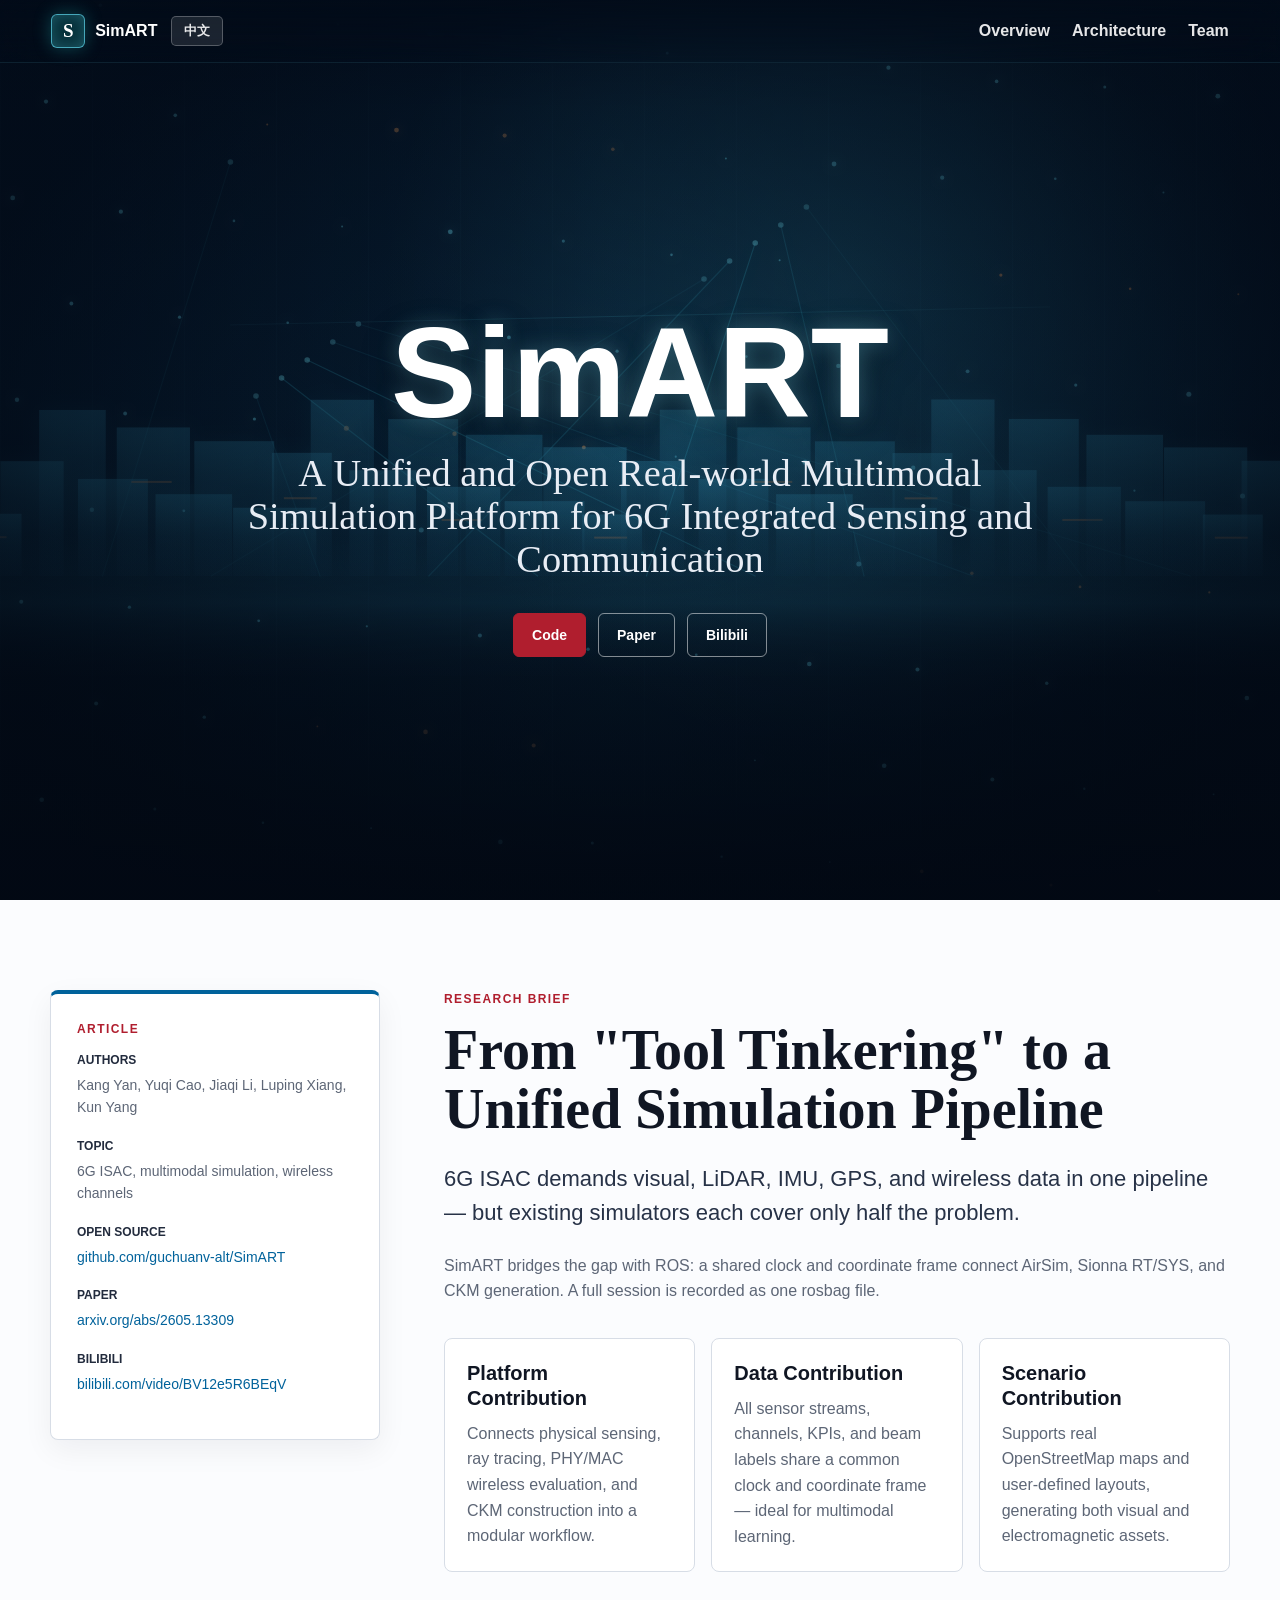
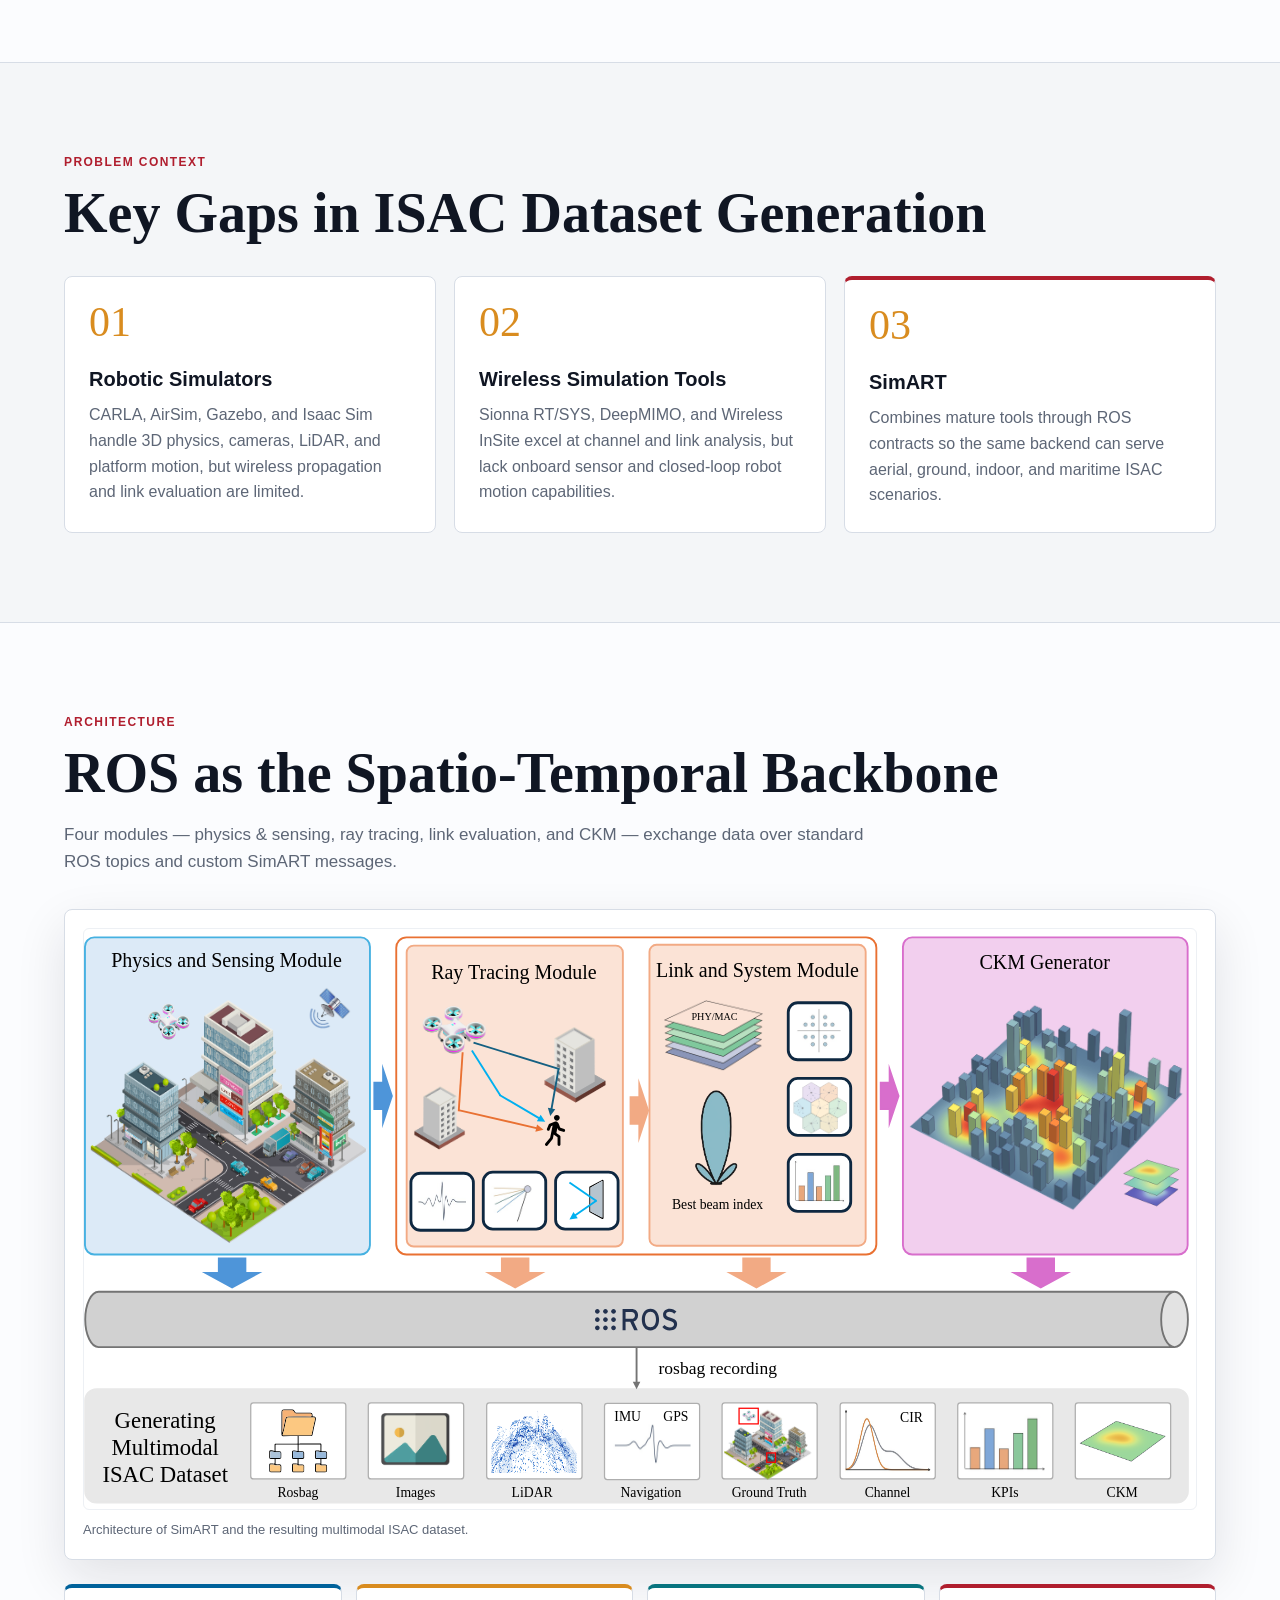
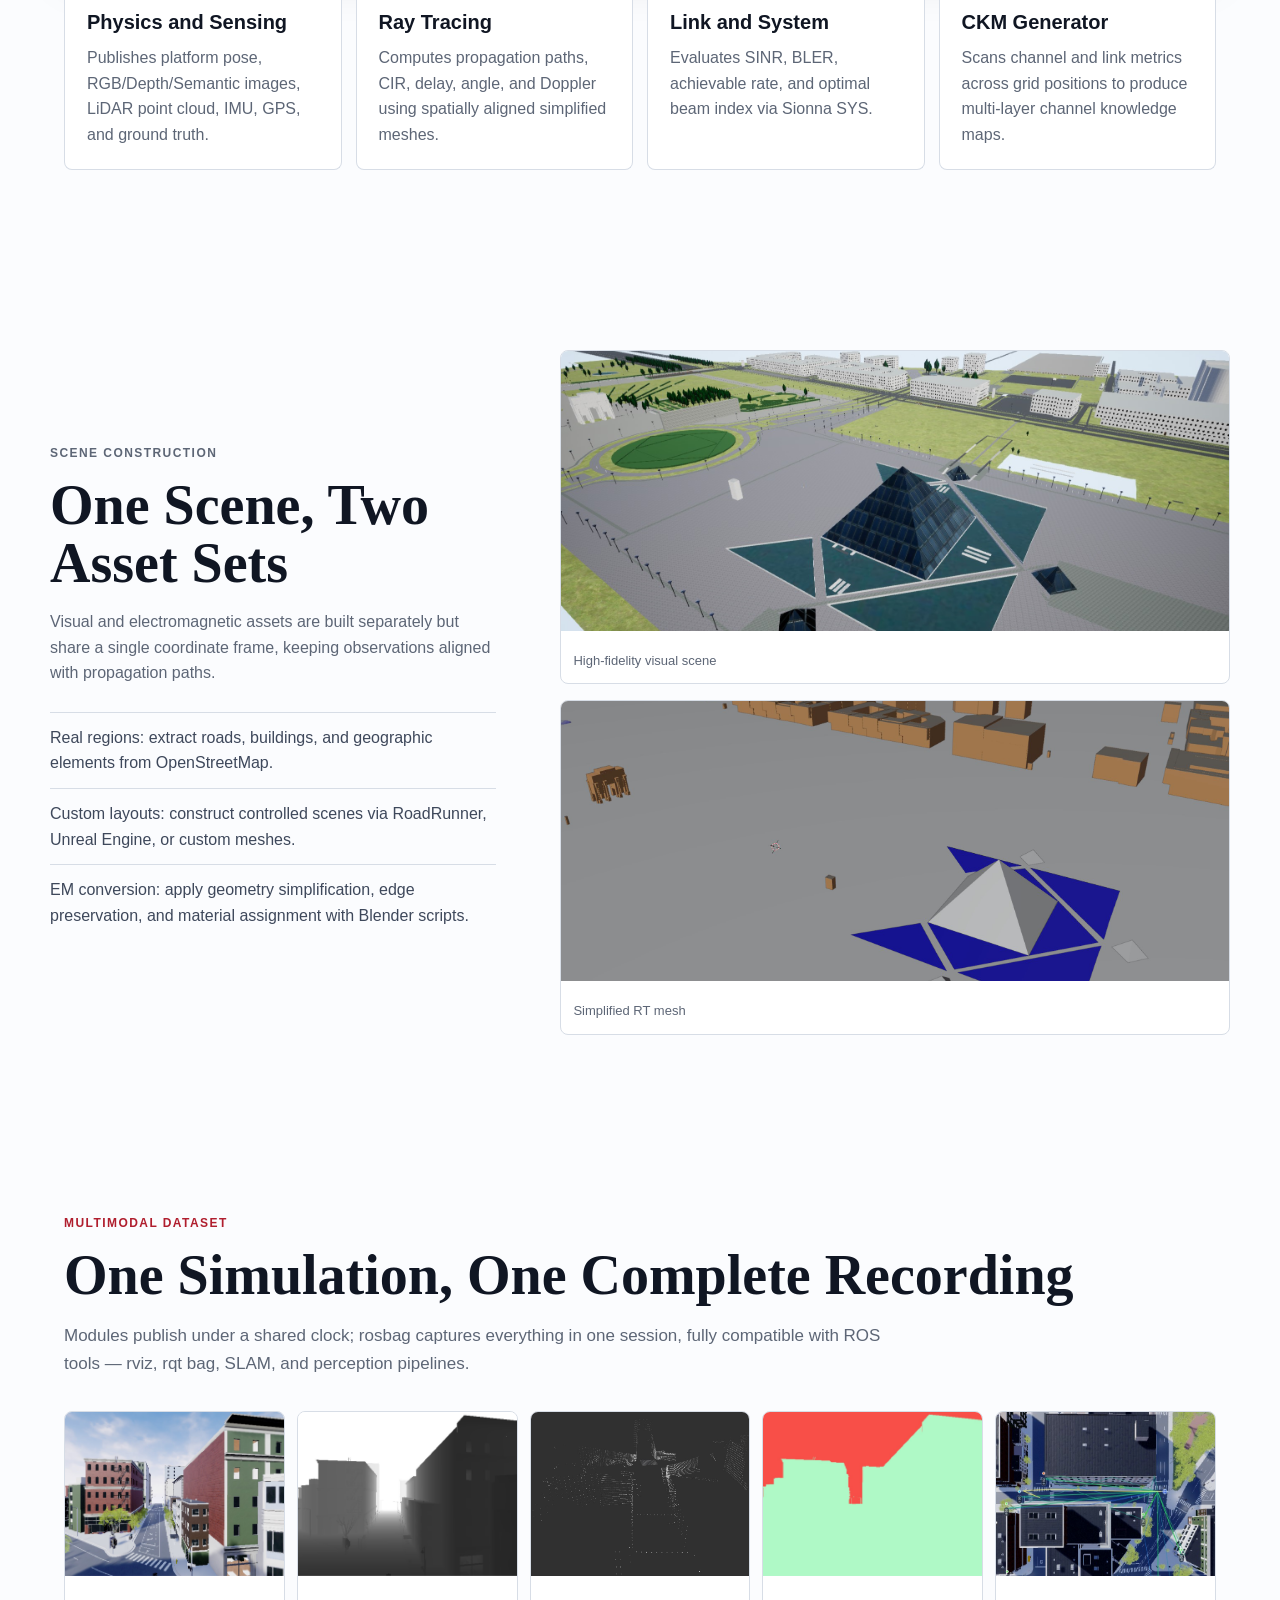
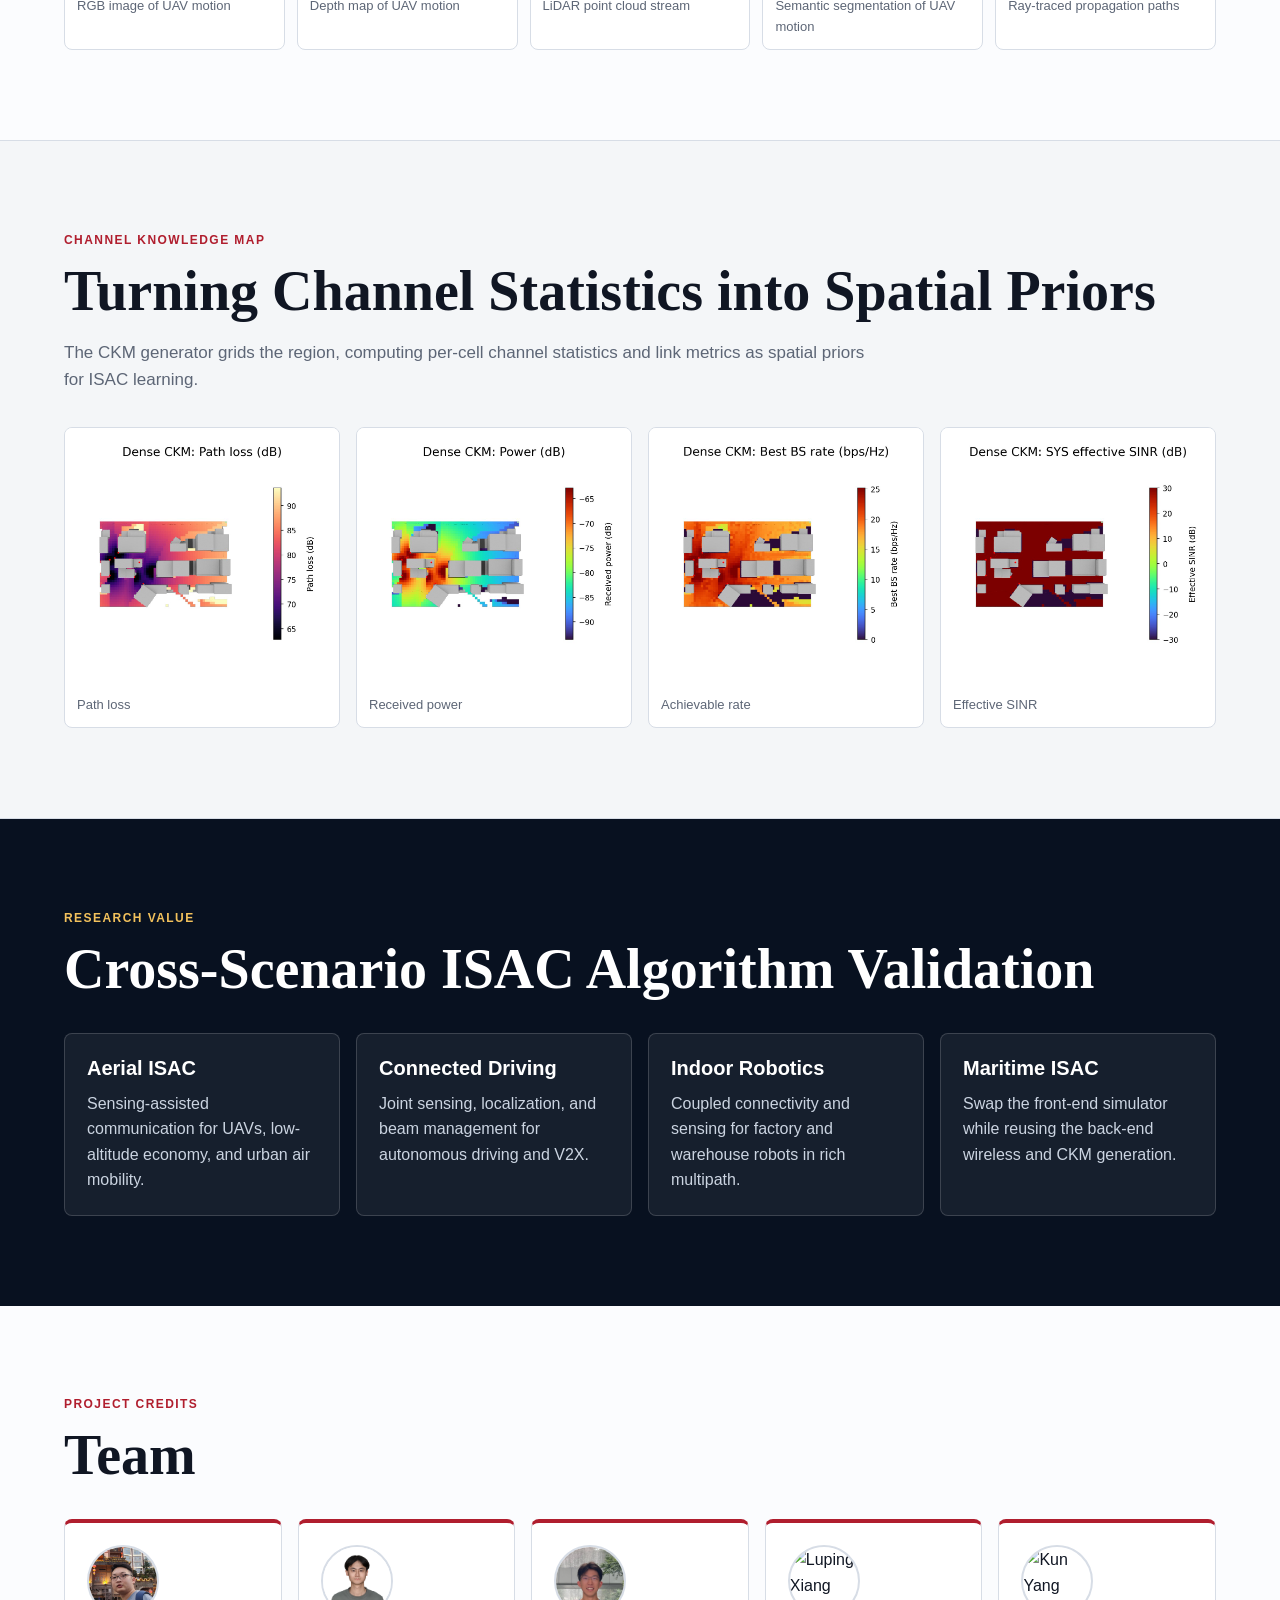
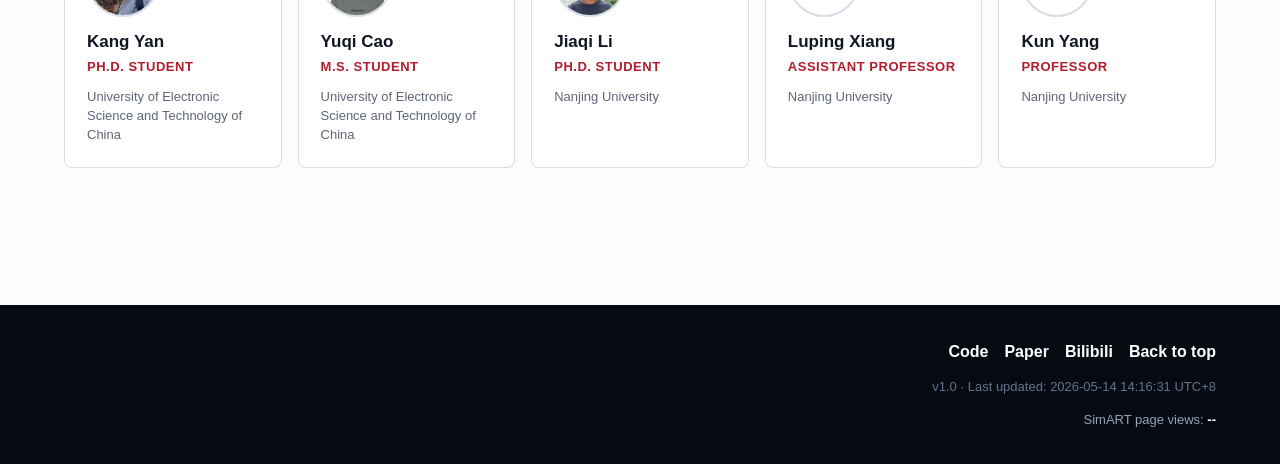
==== commit 678644fb: "Add bilibili video url" ====
--- a/simart/index.html
+++ b/simart/index.html
@@ -39,9 +39,12 @@
           A Unified and Open Real-world Multimodal Simulation Platform for 6G Integrated Sensing and Communication
         </p>
         <div class="hero-actions">
-          <a class="button primary" href="https://github.com/guchuanv-alt/SimART" data-i18n="heroCode">Code</a>
+          <a class="button primary" href="https://github.com/guchuanv-alt/SimART" target="_blank" rel="noopener"
+            data-i18n="heroCode">Code</a>
           <a class="button secondary paper-link" href="https://arxiv.org/abs/2605.13309" target="_blank" rel="noopener"
             data-i18n="heroPaper">Paper</a>
+          <a class="button secondary" href="https://www.bilibili.com/video/BV12e5R6BEqV" target="_blank" rel="noopener"
+            data-i18n="heroVideo">Bilibili</a>
         </div>
       </div>
     </section>
@@ -60,12 +63,18 @@
           </div>
           <div>
             <dt data-i18n="metaSource">Open Source</dt>
-            <dd><a href="https://github.com/guchuanv-alt/SimART">github.com/guchuanv-alt/SimART</a></dd>
+            <dd><a href="https://github.com/guchuanv-alt/SimART" target="_blank"
+                rel="noopener">github.com/guchuanv-alt/SimART</a></dd>
           </div>
           <div>
             <dt data-i18n="metaPaper">Paper</dt>
             <dd><a class="paper-link" href="https://arxiv.org/abs/2605.13309" target="_blank" rel="noopener"
                 data-i18n="metaPaperLink">arxiv.org/abs/2605.13309</a></dd>
+          </div>
+          <div>
+            <dt data-i18n="metaVideo">Bilibili</dt>
+            <dd><a href="https://www.bilibili.com/video/BV12e5R6BEqV" target="_blank" rel="noopener"
+                data-i18n="metaVideoLink">bilibili.com/video/BV12e5R6BEqV</a></dd>
           </div>
         </dl>
       </aside>
@@ -335,9 +344,12 @@
 
   <footer id="resources" class="site-footer">
     <div class="footer-links">
-      <a href="https://github.com/guchuanv-alt/SimART" data-i18n="footerCode">Source Code</a>
+      <a href="https://github.com/guchuanv-alt/SimART" target="_blank" rel="noopener"
+        data-i18n="footerCode">Code</a>
       <a class="paper-link" href="https://arxiv.org/abs/2605.13309" target="_blank" rel="noopener"
         data-i18n="footerPaper">Paper</a>
+      <a href="https://www.bilibili.com/video/BV12e5R6BEqV" target="_blank" rel="noopener"
+        data-i18n="footerVideo">Bilibili</a>
       <a href="#top" data-i18n="footerTop">Back to top</a>
     </div>
     <p class="footer-version" data-github-updated>
--- a/simart/styles.css
+++ b/simart/styles.css
@@ -238,14 +238,20 @@
   justify-content: center;
   min-height: 44px;
   padding: 0 18px;
+  border: 1px solid transparent;
   border-radius: 6px;
+  background: transparent;
+  color: inherit;
+  font: inherit;
   font-weight: 800;
   font-size: 14px;
+  cursor: pointer;
 }
 
 .button.primary {
   color: #ffffff;
   background: var(--red);
+  border-color: var(--red);
 }
 
 .button.secondary {
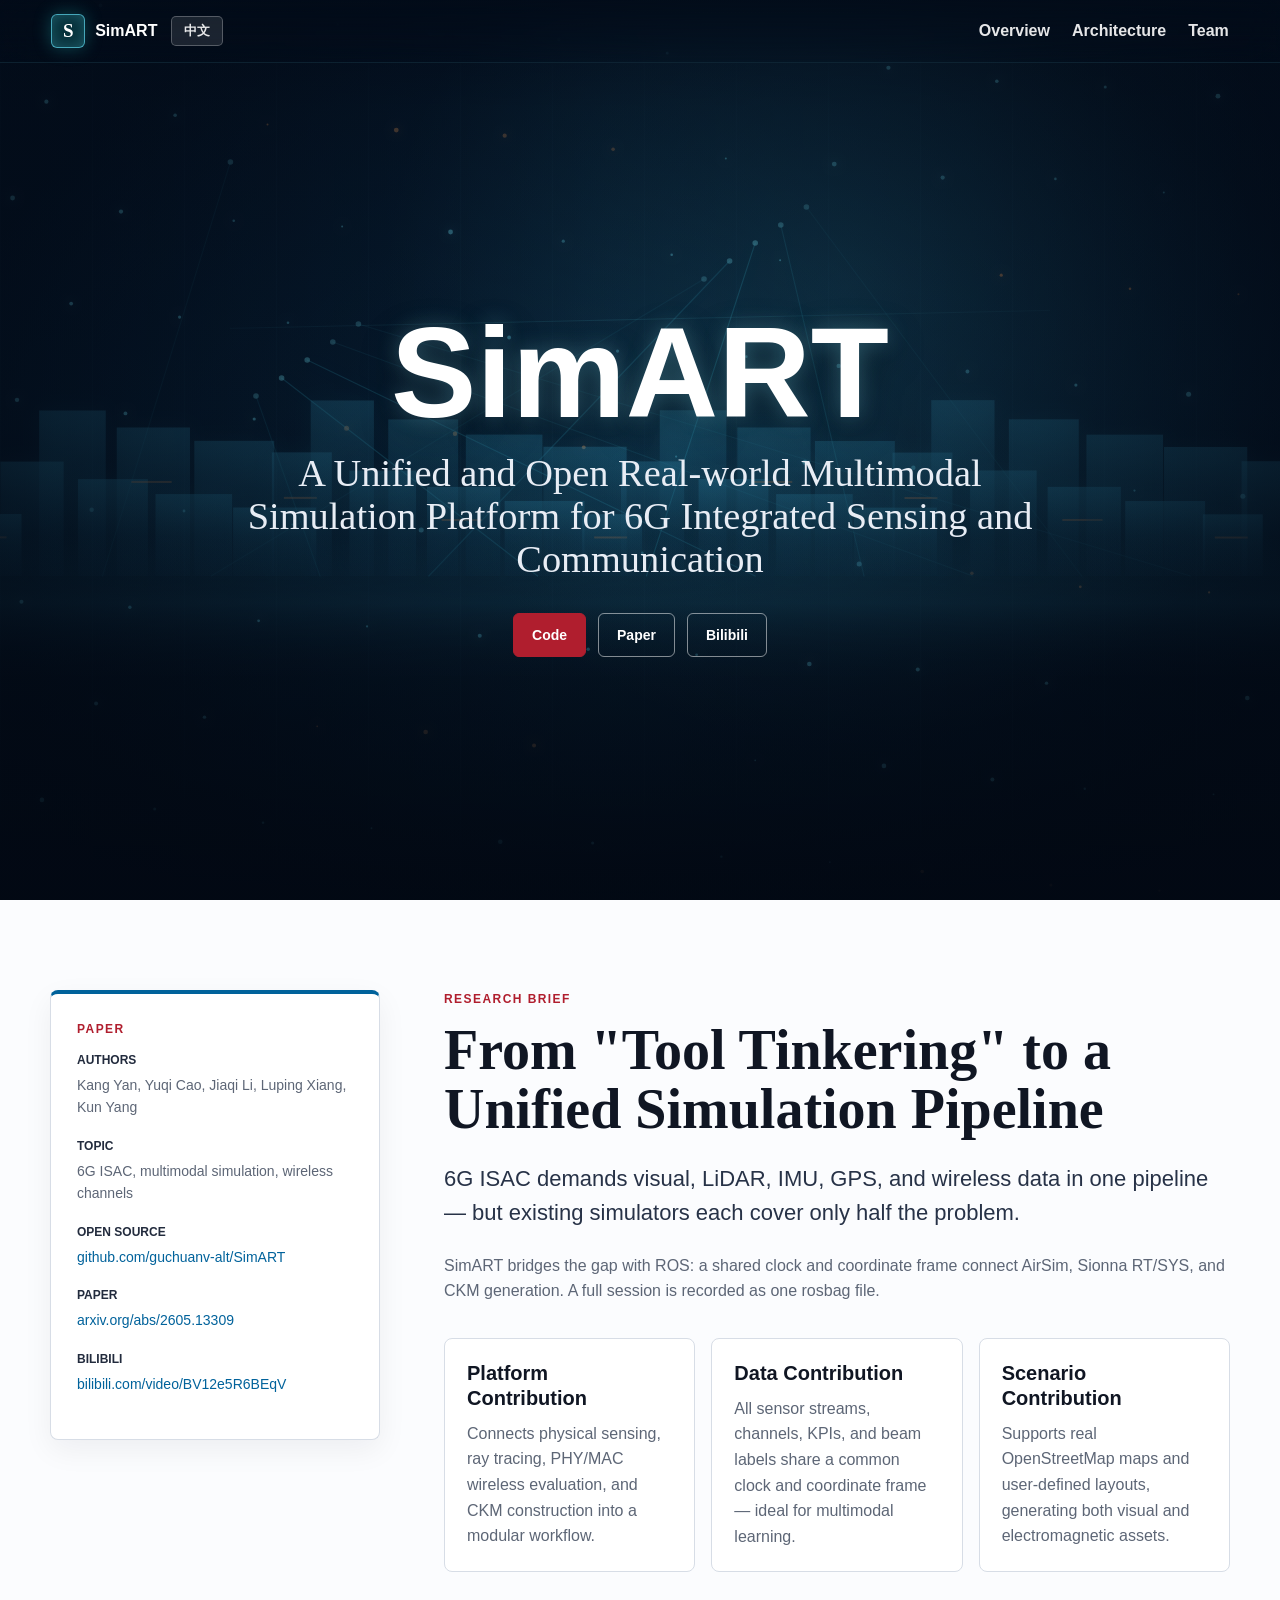
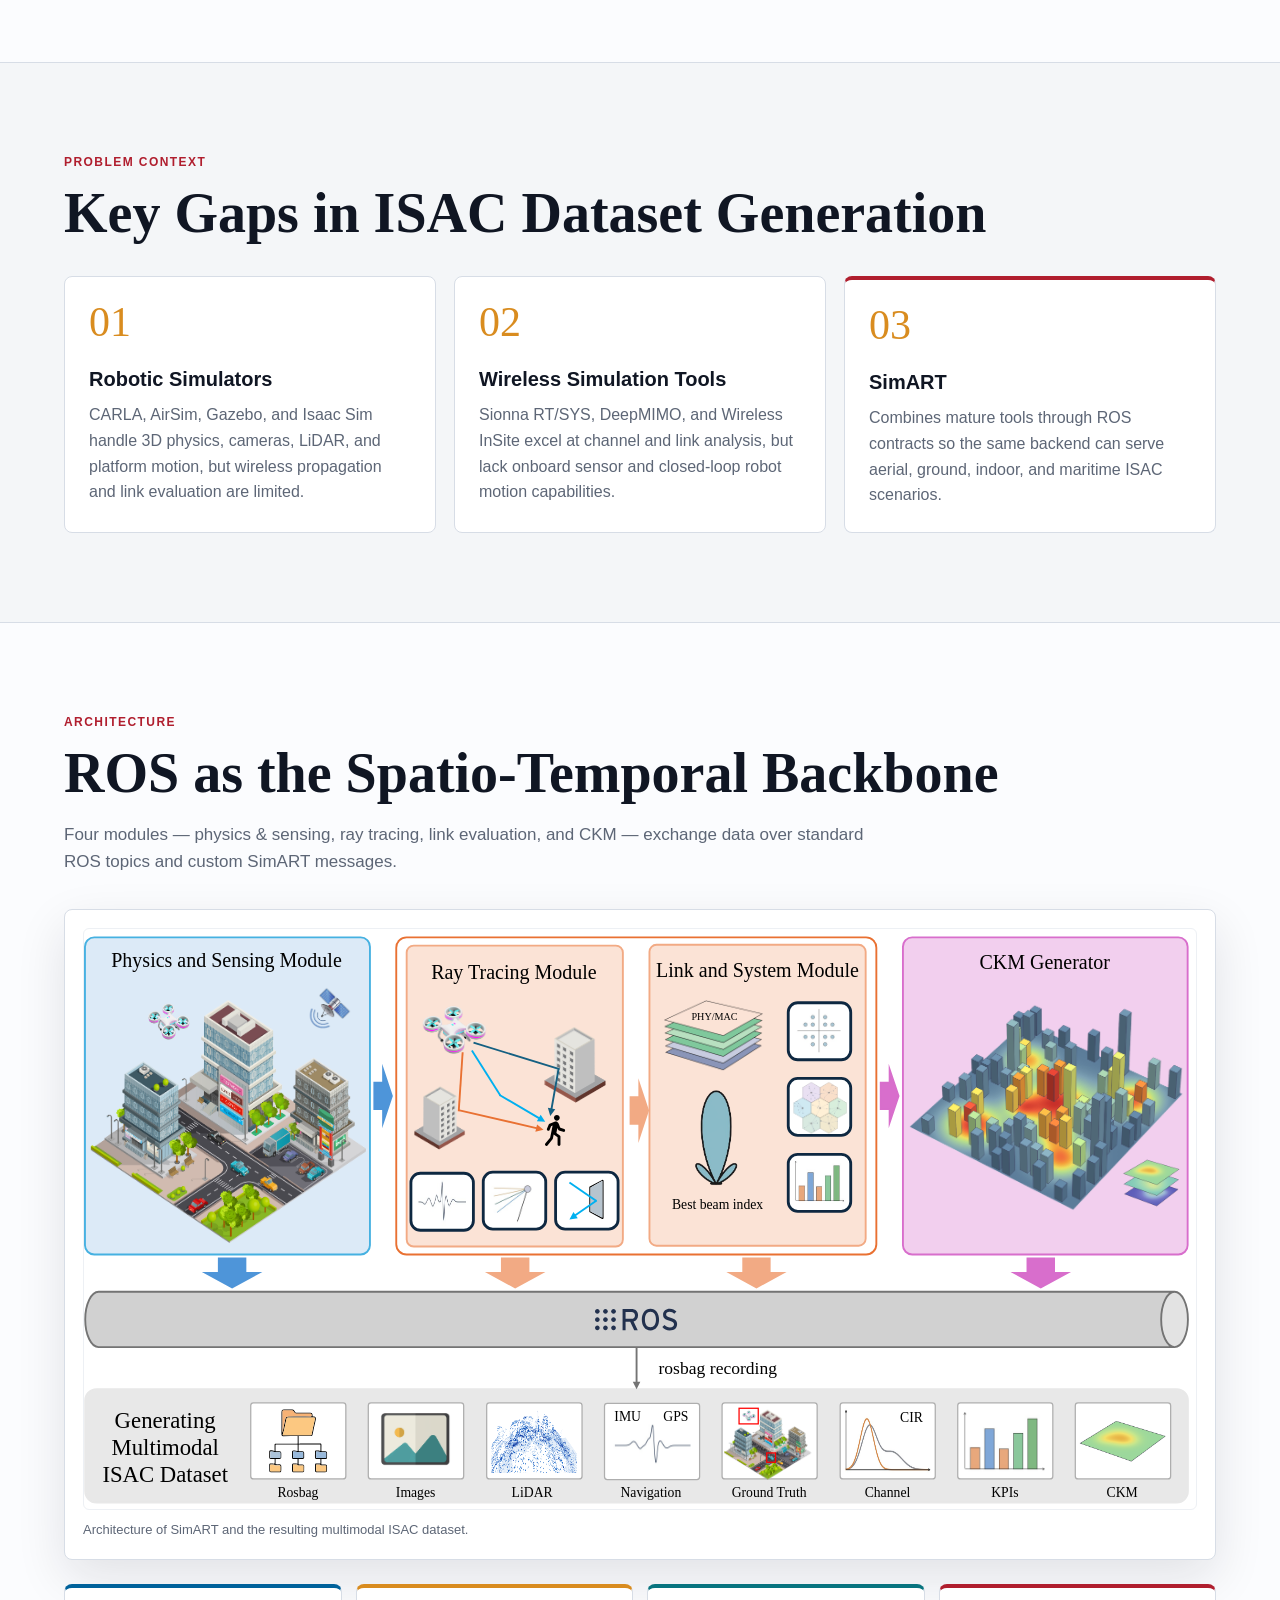
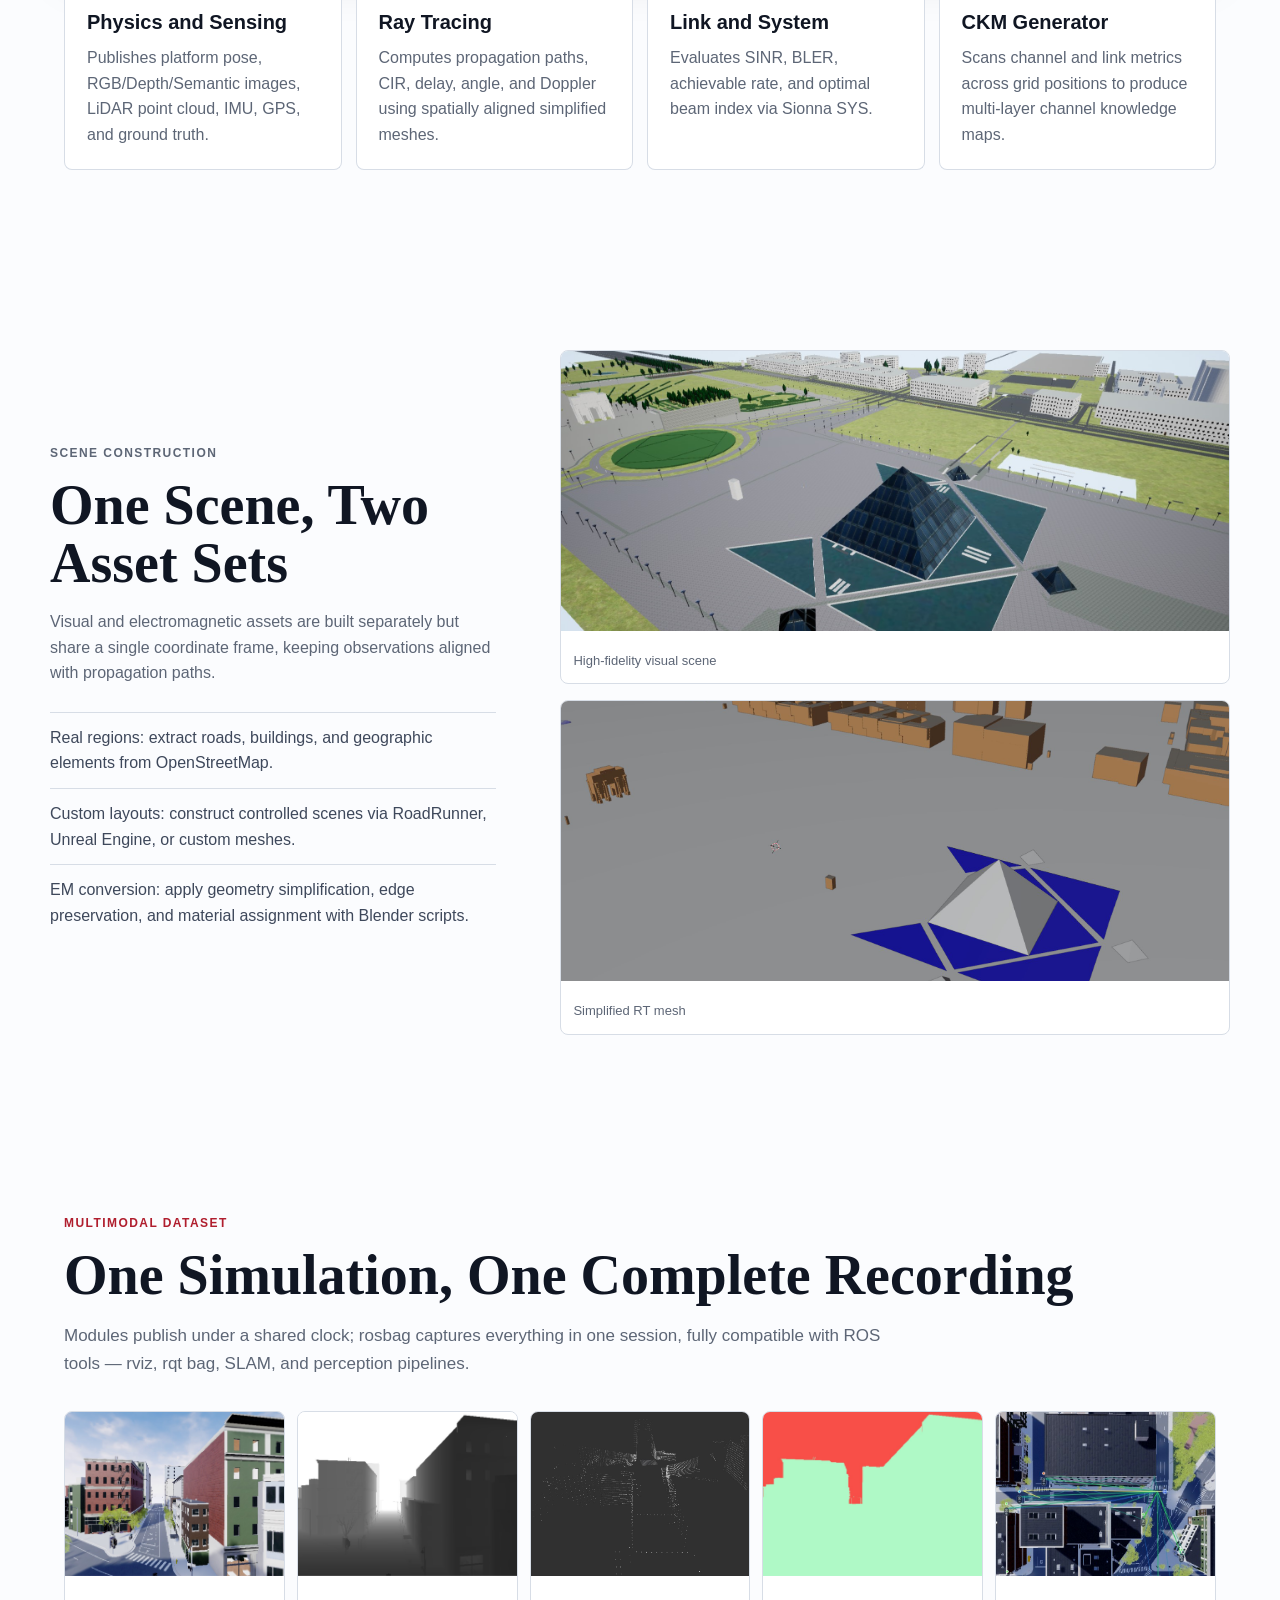
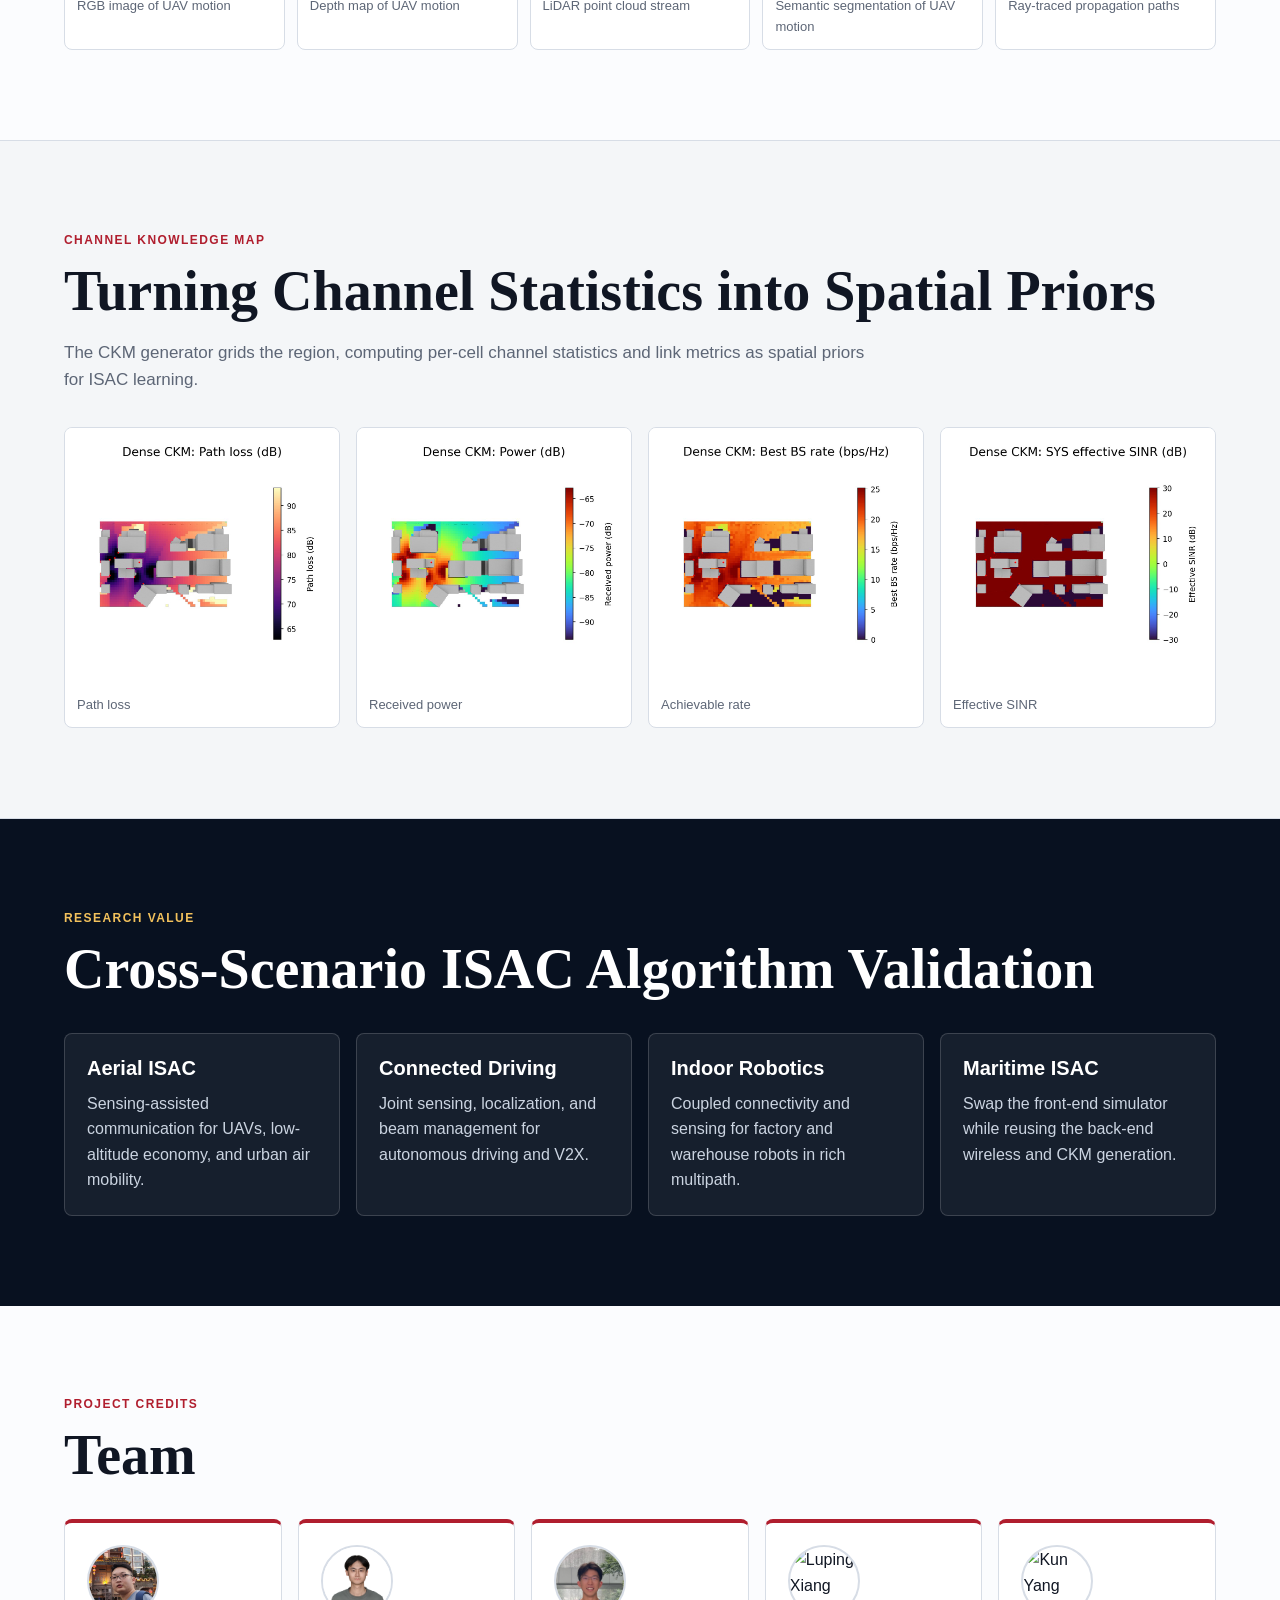
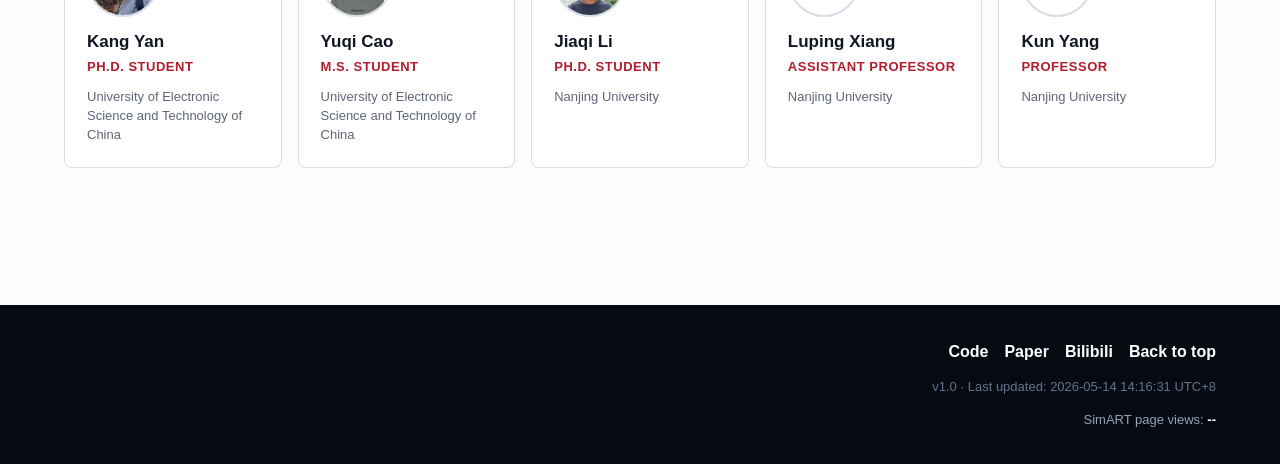
==== commit d87316b3: "update" ====
--- a/simart/index.html
+++ b/simart/index.html
@@ -51,7 +51,7 @@
 
     <section id="overview" class="article-layout">
       <aside class="paper-meta" aria-label="Paper metadata">
-        <p class="meta-label" data-i18n="metaLabel">Article</p>
+        <p class="meta-label" data-i18n="metaLabel">Paper</p>
         <dl>
           <div>
             <dt data-i18n="metaAuthors">Authors</dt>
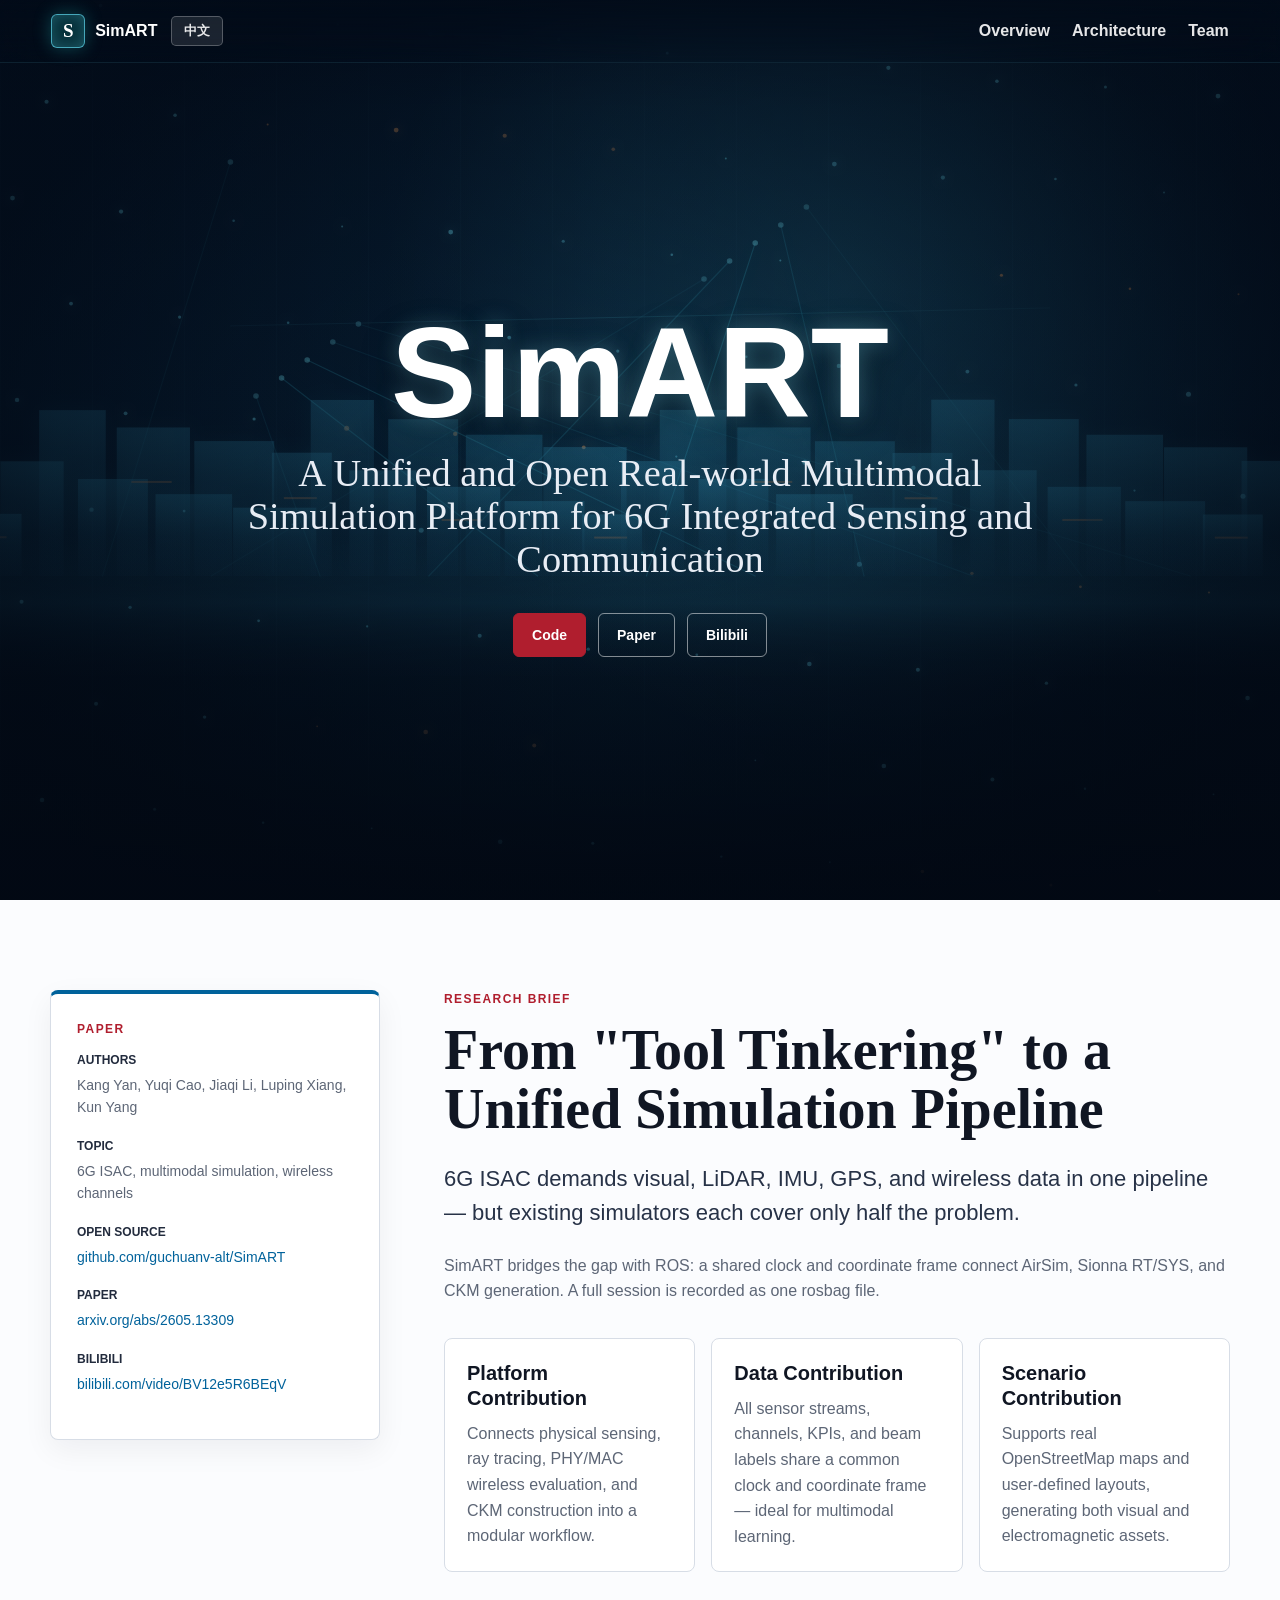
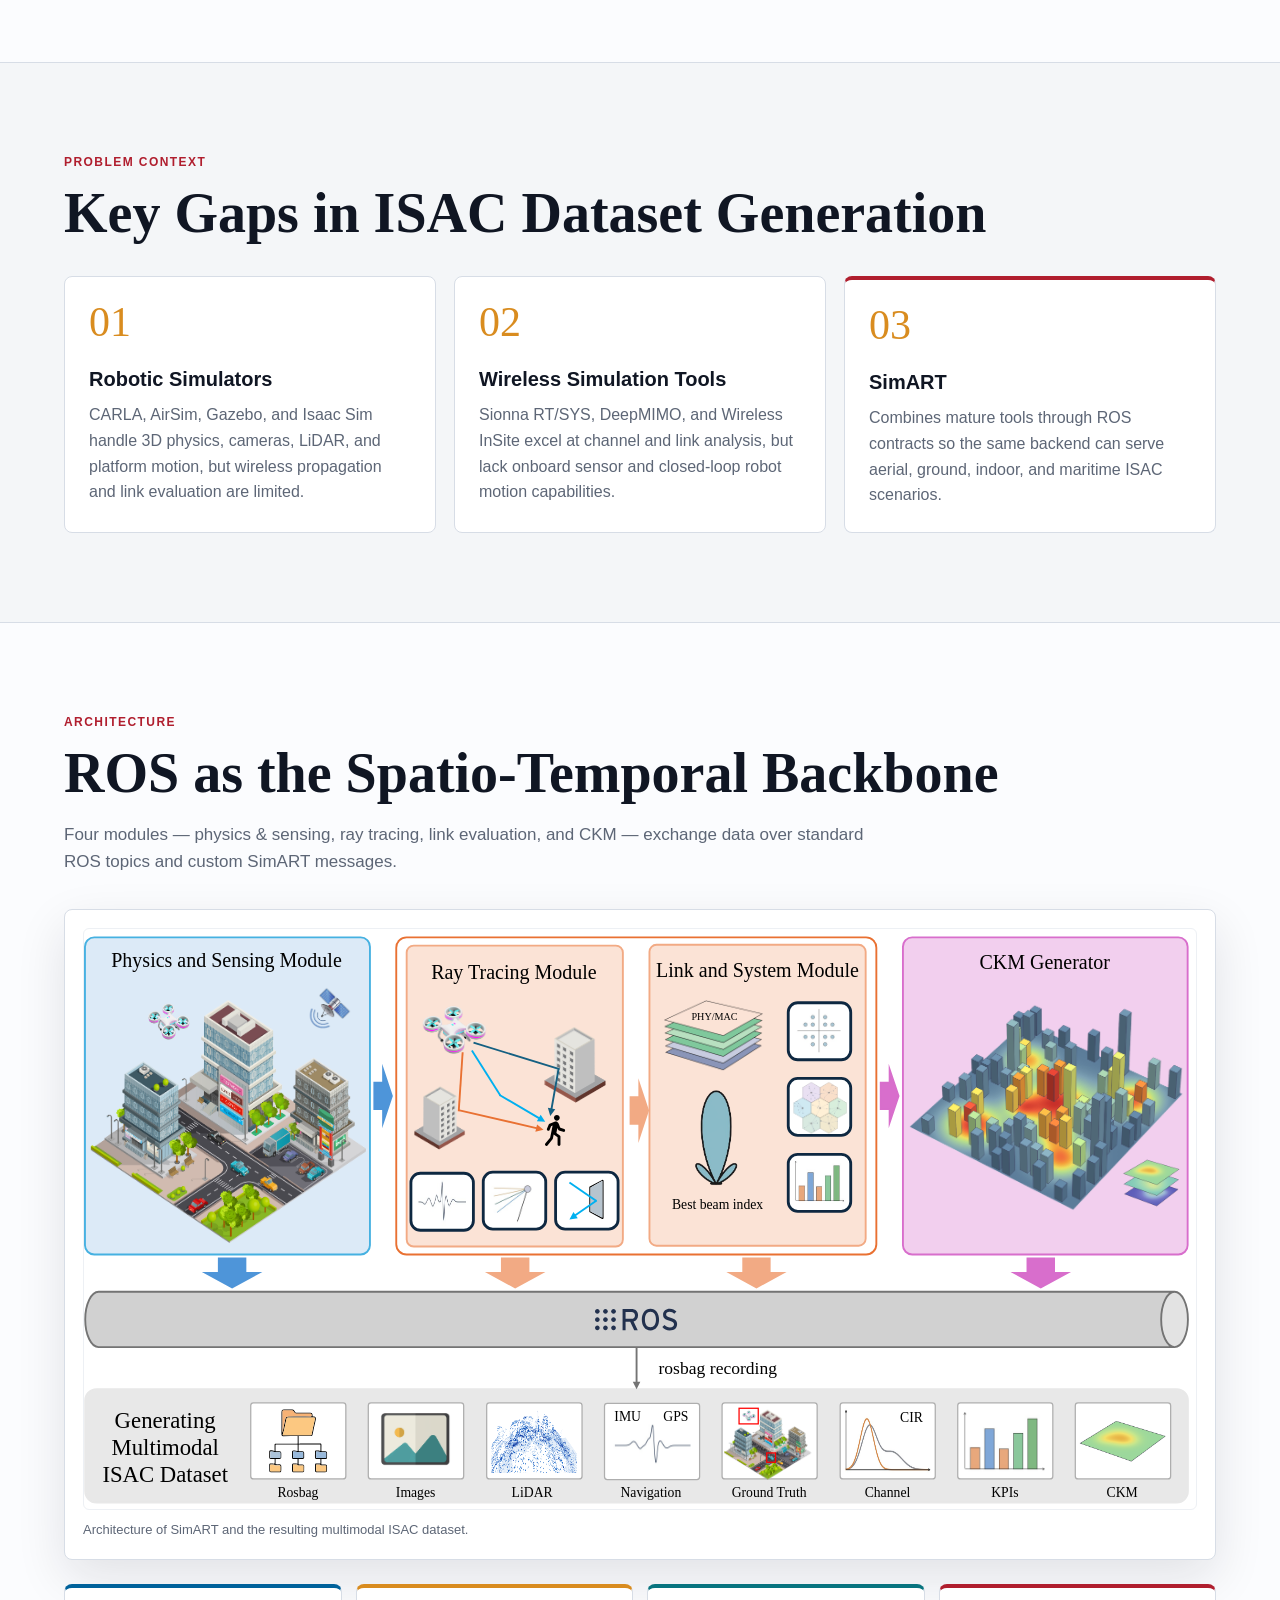
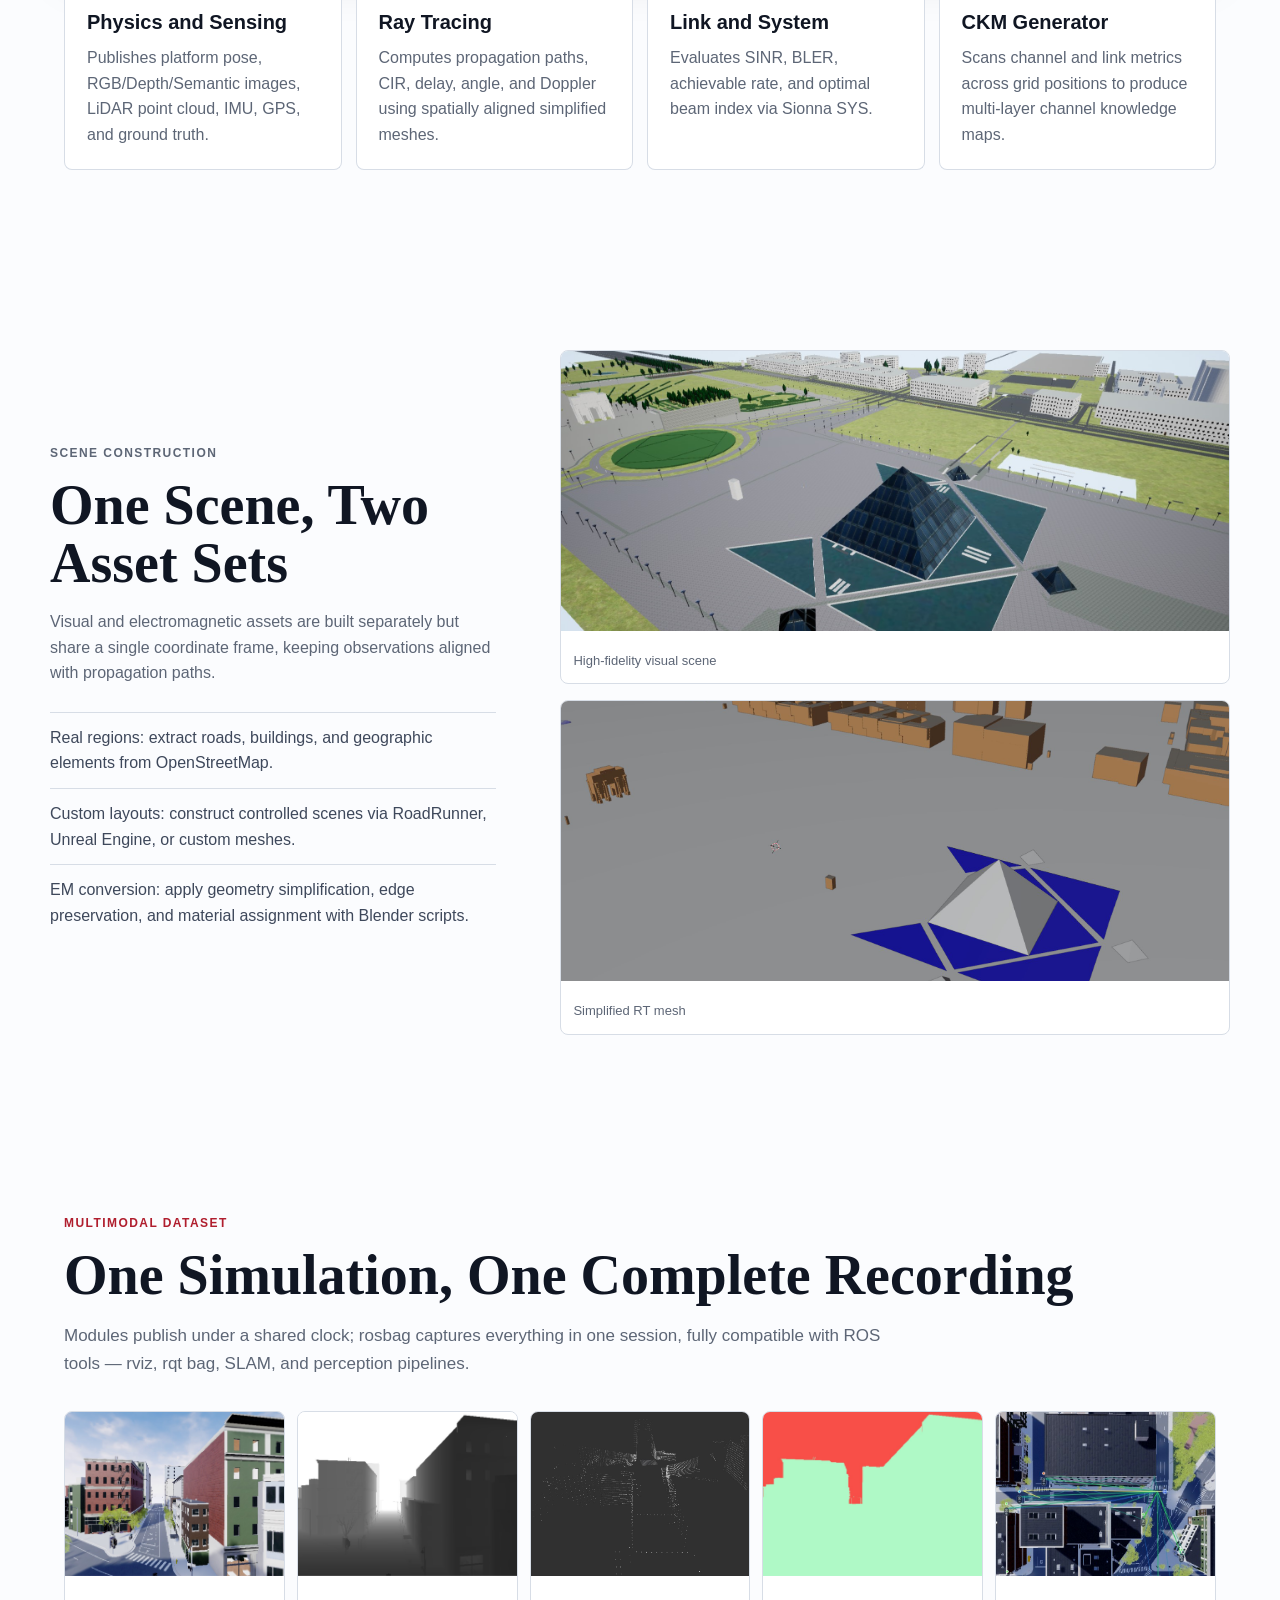
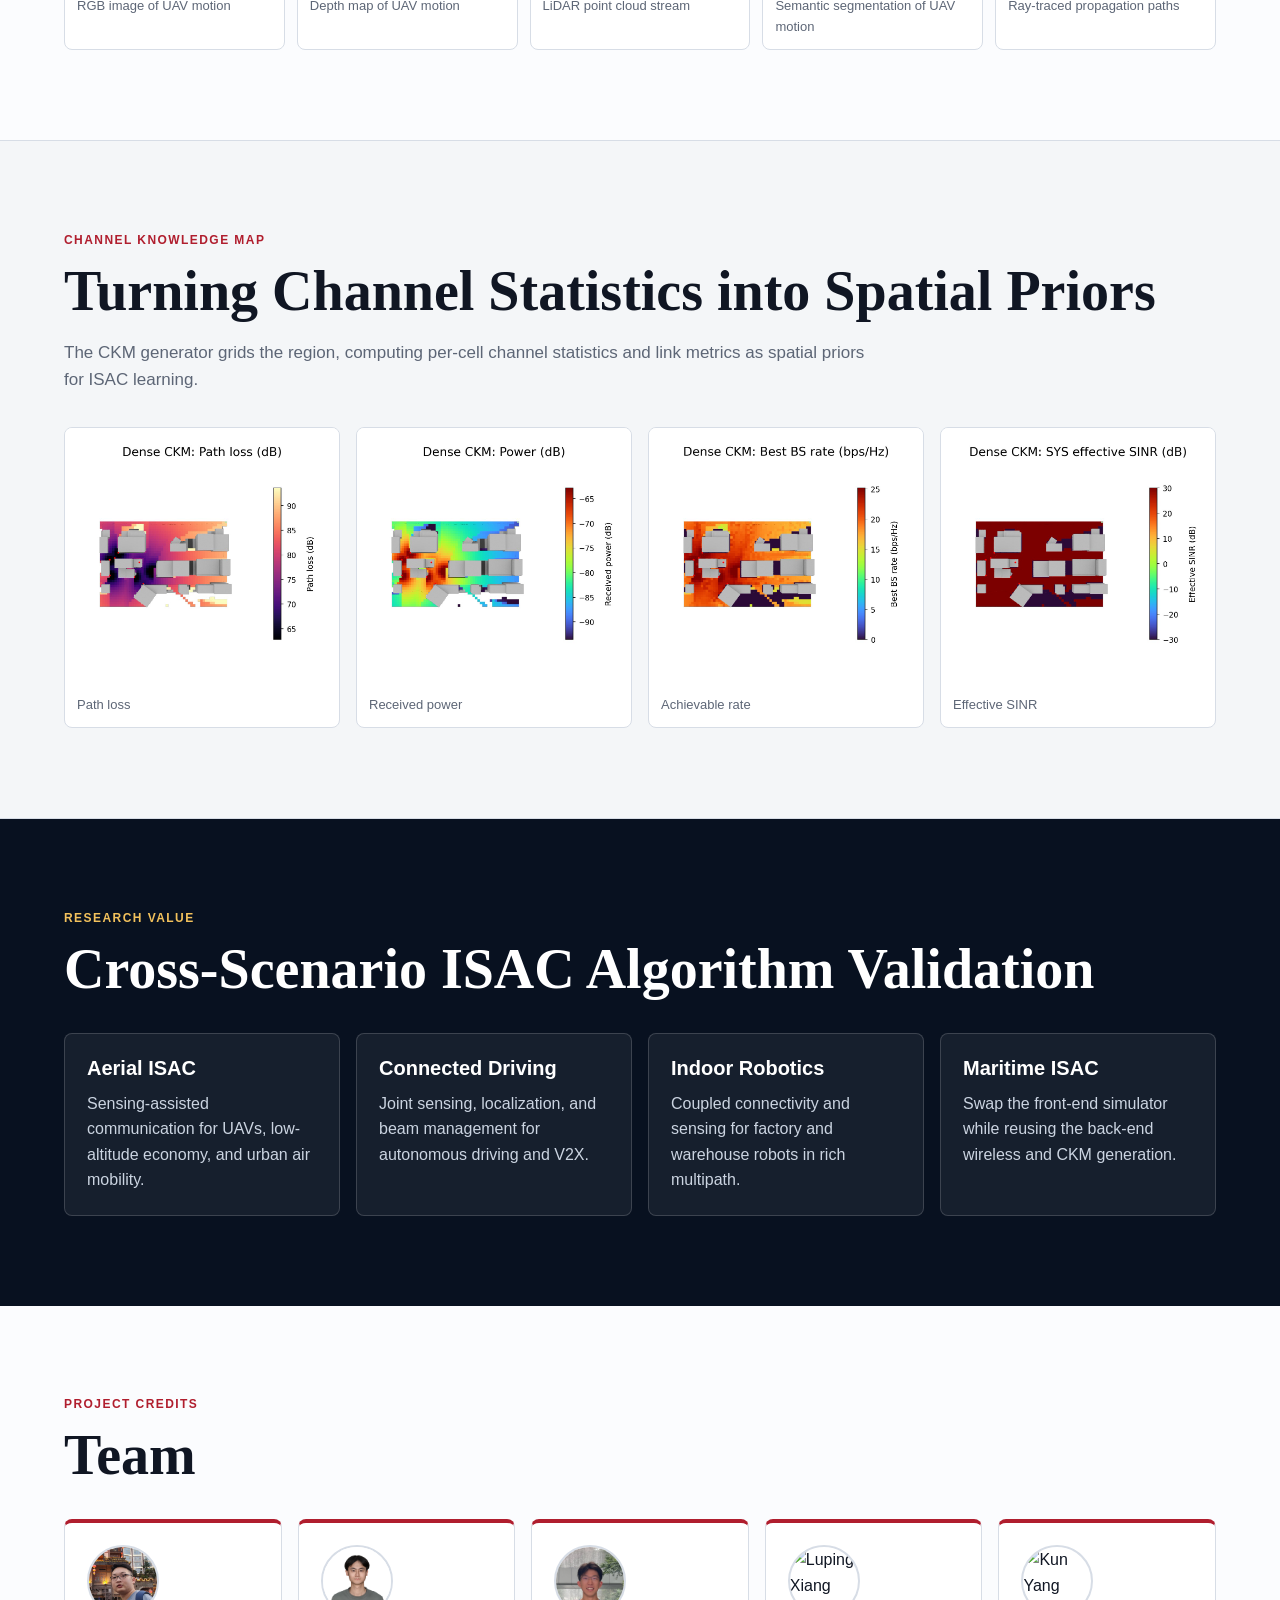
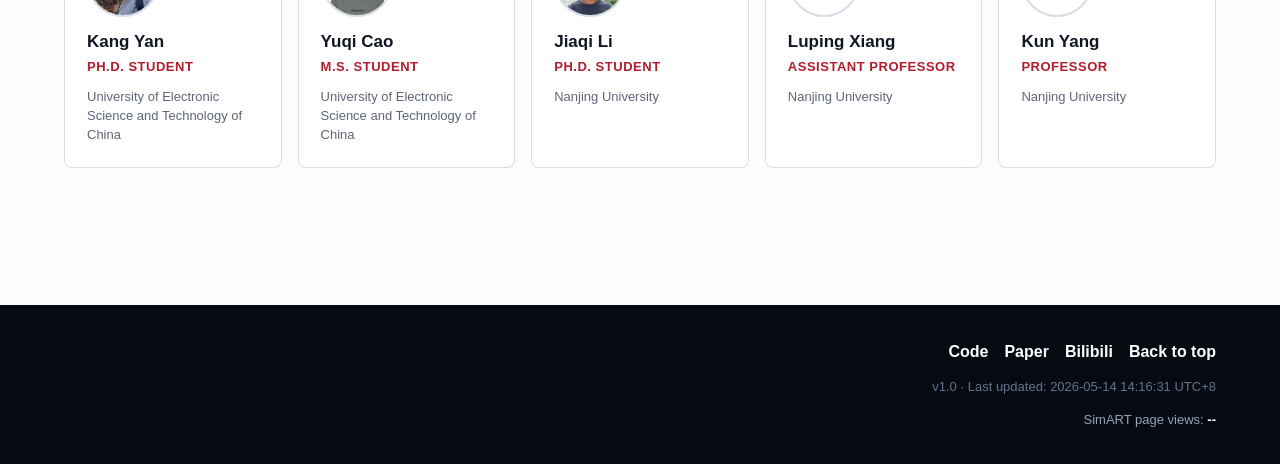
==== commit 53500309: "update" ====
--- a/simart/index.html
+++ b/simart/index.html
@@ -7,7 +7,7 @@
   <title>SimART | 6G ISAC Research Highlight</title>
   <meta name="description"
     content="SimART: A unified and open real-world multimodal simulation platform for 6G integrated sensing and communication." />
-  <link rel="stylesheet" href="styles.css?v=20260514b" />
+  <link rel="stylesheet" href="styles.css?v=20260515a" />
 </head>
 
 <body>
@@ -344,8 +344,7 @@
 
   <footer id="resources" class="site-footer">
     <div class="footer-links">
-      <a href="https://github.com/guchuanv-alt/SimART" target="_blank" rel="noopener"
-        data-i18n="footerCode">Code</a>
+      <a href="https://github.com/guchuanv-alt/SimART" target="_blank" rel="noopener" data-i18n="footerCode">Code</a>
       <a class="paper-link" href="https://arxiv.org/abs/2605.13309" target="_blank" rel="noopener"
         data-i18n="footerPaper">Paper</a>
       <a href="https://www.bilibili.com/video/BV12e5R6BEqV" target="_blank" rel="noopener"
@@ -357,7 +356,8 @@
       <time data-updated-time datetime="2026-05-14T14:16:31+08:00">2026-05-14 14:16:31 UTC+8</time>
     </p>
     <p class="footer-counter" id="busuanzi_container_page_pv">
-      <span data-i18n="footerPageViews">SimART page views</span>: <strong><span id="busuanzi_value_page_pv">--</span></strong>
+      <span data-i18n="footerPageViews">SimART page views</span>: <strong><span
+          id="busuanzi_value_page_pv">--</span></strong>
     </p>
   </footer>
 
@@ -370,7 +370,7 @@
 
   <script src="../commit-updated.js"></script>
   <script async src="https://busuanzi.ibruce.info/busuanzi/2.3/busuanzi.pure.mini.js"></script>
-  <script src="script.js?v=20260514b"></script>
+  <script src="script.js?v=20260515a"></script>
 </body>
 
-</html>
+</html>
